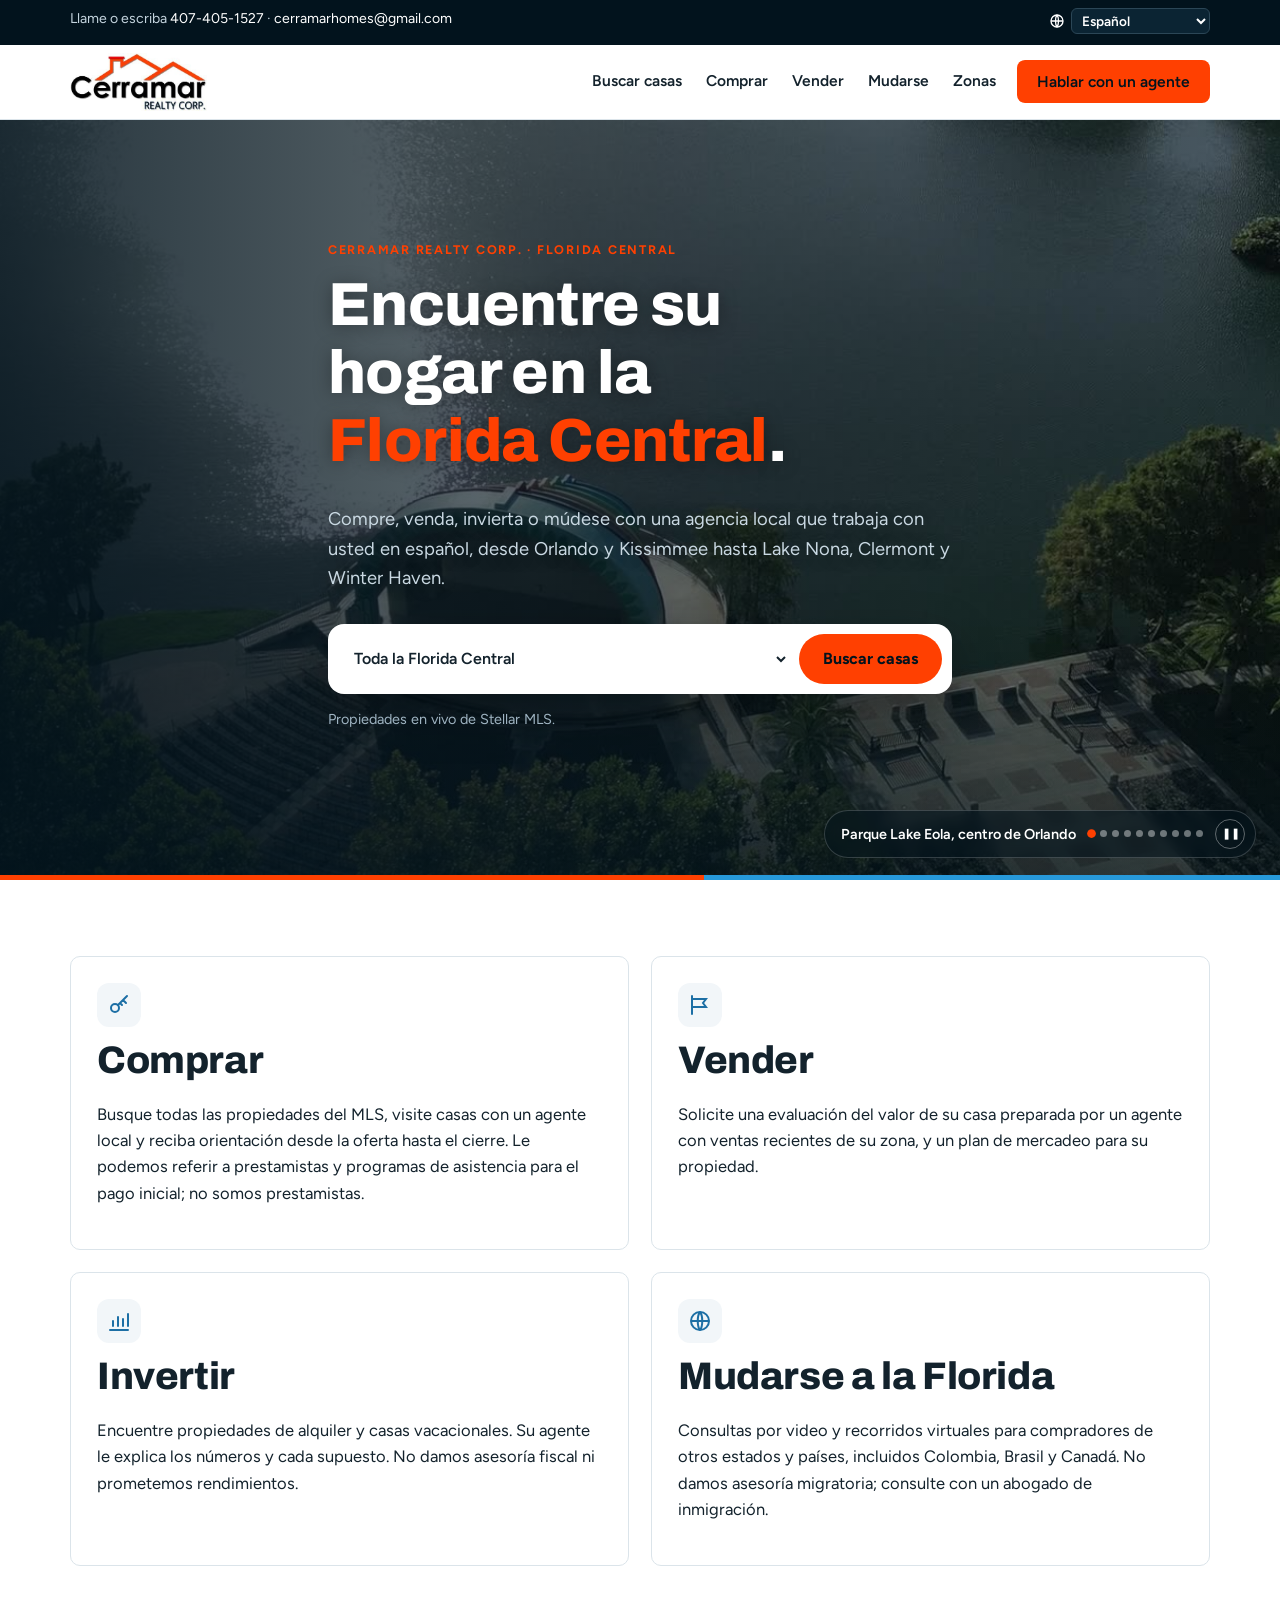
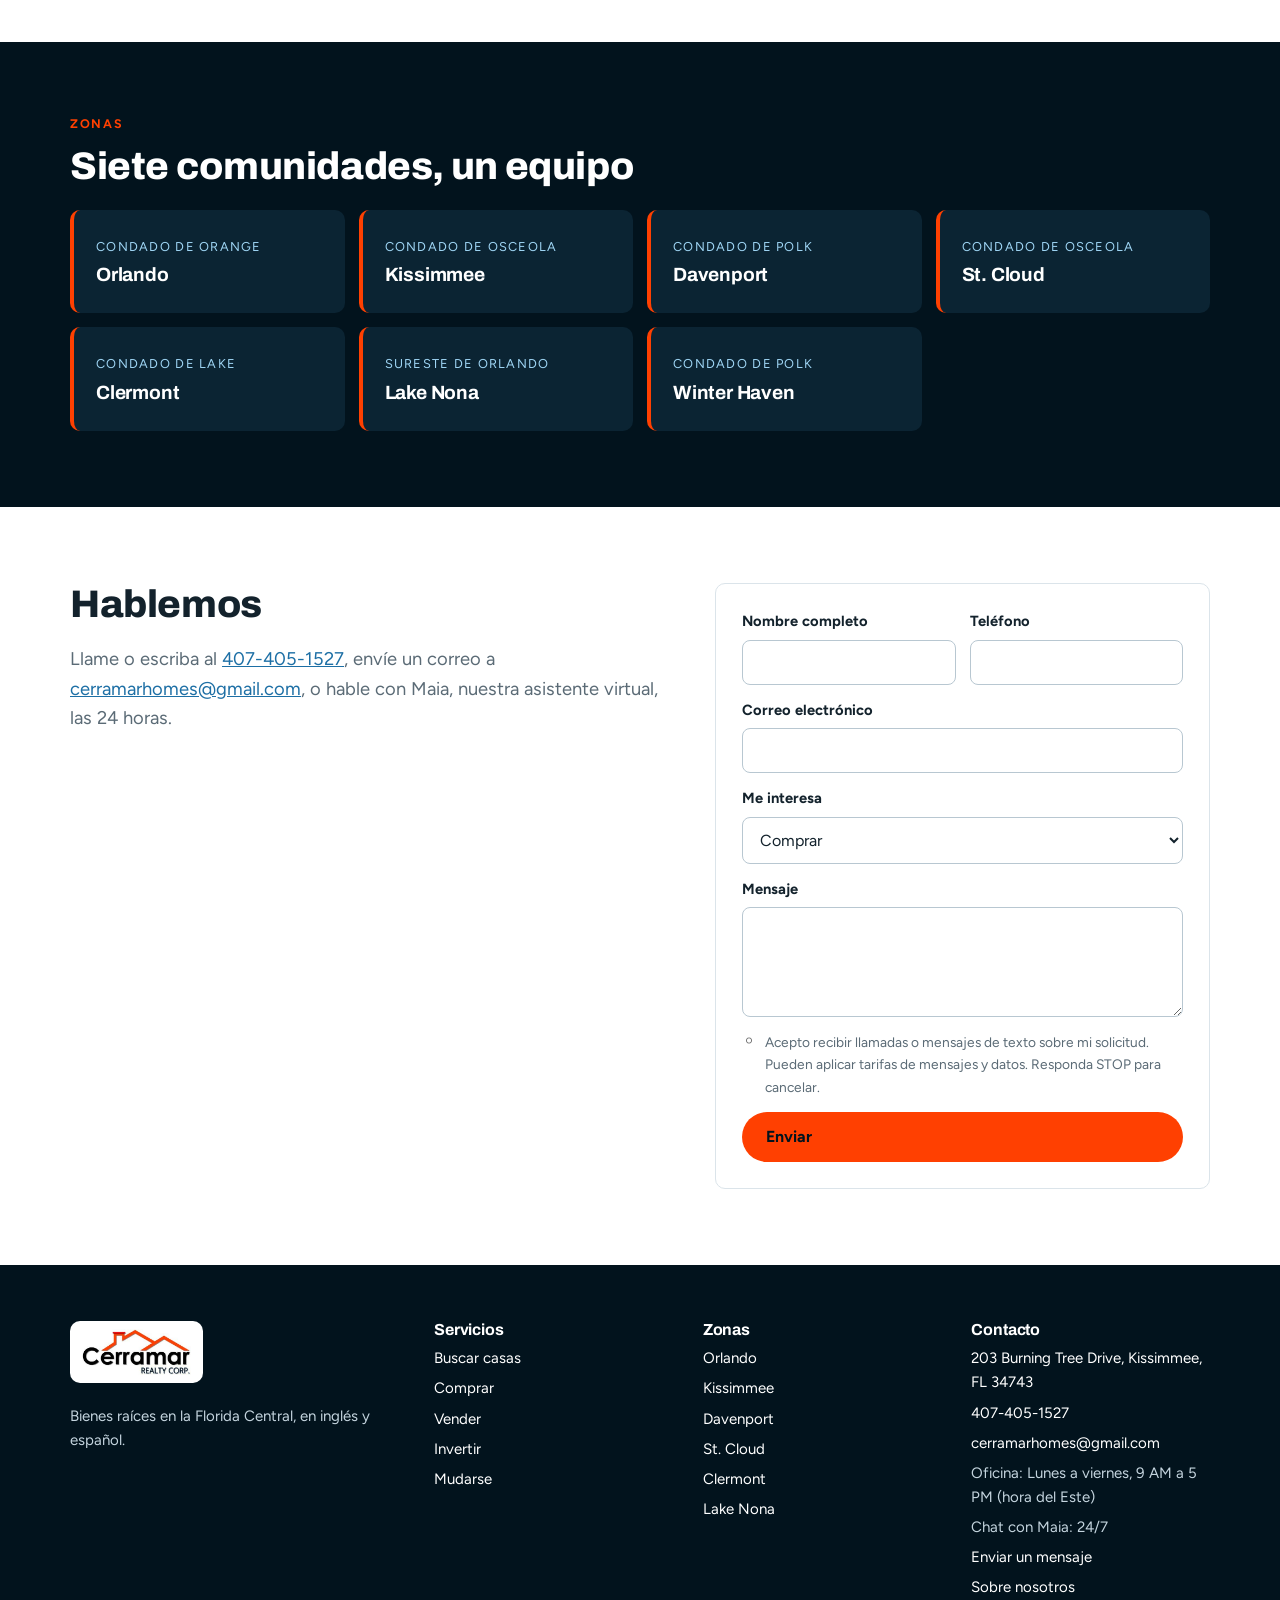
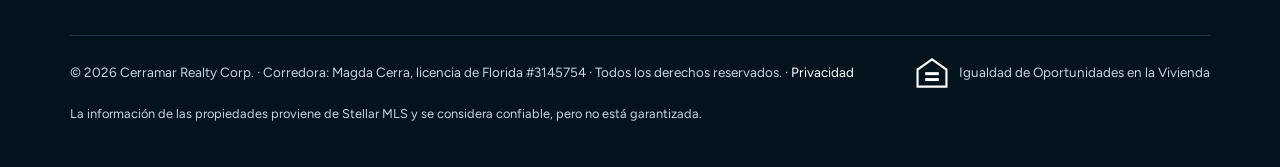
==== es/index.html @ a6e15c84 "Homepage welcome slideshow of Central Florida scenes Co-Authored-By: Claude Opus 5.5 <noreply@anthro" ====
<!doctype html>
<html lang="es">
<head>
<meta charset="utf-8">
<meta name="viewport" content="width=device-width, initial-scale=1, viewport-fit=cover">
<title>Cerramar Realty Corp. | Bienes raíces en la Florida Central</title>
<meta name="description" content="Compre, venda, invierta o múdese a la Florida Central con Cerramar Realty Corp., en español.">
<link rel="alternate" hreflang="en" href="https://cerramarhomes.com/">
<link rel="alternate" hreflang="es" href="https://cerramarhomes.com/es/">
<link rel="preconnect" href="https://fonts.googleapis.com"><link rel="preconnect" href="https://fonts.gstatic.com" crossorigin><link rel="stylesheet" href="https://fonts.googleapis.com/css2?family=Archivo:wght@600;700;800&family=Figtree:wght@400;600;700&display=swap">
<link rel="stylesheet" href="../assets/styles.css?v=3c418a77">
<link rel="icon" href="../assets/favicon.svg" type="image/svg+xml">
<script type="application/ld+json">{"@context":"https://schema.org","@type":"RealEstateAgent","name":"Cerramar Realty Corp.","url":"https://cerramarhomes.com/","logo":"https://cerramarhomes.com/assets/logo.jpg","image":"https://cerramarhomes.com/assets/magda.jpg","telephone":"+1-407-405-1527","email":"cerramarhomes@gmail.com","address":{"@type":"PostalAddress","streetAddress":"203 Burning Tree Drive","addressLocality":"Kissimmee","addressRegion":"FL","postalCode":"34743","addressCountry":"US"},"openingHoursSpecification":[{"@type":"OpeningHoursSpecification","dayOfWeek":["Monday","Tuesday","Wednesday","Thursday","Friday"],"opens":"09:00","closes":"17:00"}],"areaServed":"Central Florida","knowsLanguage":["en","es"]}</script>
</head>
<body>
<div class="topbar"><div class="wrap">
  <span>Llame o escriba <a href="tel:+14074051527">407-405-1527</a> · <a href="mailto:cerramarhomes@gmail.com">cerramarhomes@gmail.com</a></span>
  <span class="lang"><label class="lang-pick"><svg viewBox="0 0 24 24" fill="none" stroke="currentColor" stroke-width="2" aria-hidden="true"><circle cx="12" cy="12" r="9"/><path d="M3 12h18M12 3c3 3.5 3 14.5 0 18M12 3c-3 3.5-3 14.5 0 18"/></svg><span class="sr-only">Idioma</span><select id="lang-select" data-current="es" aria-label="Idioma"><option value="en">English</option><option value="es">Español</option></select></label></span>
</div></div>
<header class="site"><div class="wrap">
  <a class="logo" href="../es/index.html" aria-label="Cerramar Realty Corp. home"><img class="logo-img" src="../assets/logo.jpg?v=8504368f" alt="Cerramar Realty Corp." width="520" height="220"></a>
  <button class="menu-btn" type="button" aria-expanded="false" aria-controls="mainnav">Menu</button>
  <nav class="main" id="mainnav" aria-label="Main"><a href="../search.html">Buscar casas</a><a href="#comprar">Comprar</a><a href="#vender">Vender</a><a href="#reubicarse">Mudarse</a><a href="../areas.html">Zonas</a><a class="btn btn-orange" href="../contact.html">Hablar con un agente</a></nav>
</div></header>
<main>
<section class="hero hero-video"><div class="hero-media" data-root="../assets/video/" data-clips='[{"f":"lake-eola","c":"Parque Lake Eola, centro de Orlando"},{"f":"beach","c":"Playas de la costa del Golfo"},{"f":"springs","c":"Kayak en Silver Springs"},{"f":"neighborhood","c":"Vecindarios de la Florida Central"},{"f":"downtown-park","c":"El horizonte de Orlando"},{"f":"manatees","c":"Manatíes en los manantiales"},{"f":"shopping","c":"Compras en los outlets de Orlando"},{"f":"trail","c":"Senderos y parques"},{"f":"homes","c":"Comunidades de casas nuevas"},{"f":"lake-homes","c":"Vida frente al lago"}]' data-pause="Pausar video" data-play="Reproducir video" aria-hidden="false"><video class="hv on" muted loop playsinline preload="auto" poster="../assets/video/lake-eola.jpg" aria-hidden="true"></video><video class="hv" muted loop playsinline preload="none" aria-hidden="true"></video><div class="hero-shade"></div><div class="hero-caption"><span class="hc-text">Parque Lake Eola, centro de Orlando</span><span class="hero-dots" aria-hidden="true"></span><button class="hero-pause" type="button" aria-label="Pausar video">❚❚</button></div></div><div class="wrap">
<span class="eyebrow">Cerramar Realty Corp. · Florida Central</span>
<h1>Encuentre su hogar en la <em>Florida Central</em>.</h1>
<p class="lead">Compre, venda, invierta o múdese con una agencia local que trabaja con usted en español, desde Orlando y Kissimmee hasta Lake Nona, Clermont y Winter Haven.</p>
<form class="hero-search" role="search"><label class="hp" for="hs-area-es">Zona</label>
<select id="hs-area-es" name="area" aria-label="Elija una zona"><option value="">Toda la Florida Central</option><option>Orlando</option><option>Kissimmee</option><option>Davenport</option><option>St. Cloud</option><option>Clermont</option><option>Lake Nona</option><option>Winter Haven</option></select>
<button class="btn btn-orange" type="submit">Buscar casas</button></form>
<p class="hero-note">Propiedades en vivo de Stellar MLS.</p>
</div></section>
<section><div class="wrap grid g2">
<div class="card" id="comprar"><span class="icon"><svg viewBox="0 0 24 24" fill="none" stroke="currentColor" stroke-width="2" stroke-linecap="round"><circle cx="8" cy="15" r="4"/><path d="m11 12 9-9m-4 4 3 3m-6 0 2 2"/></svg></span><h2 style="margin-top:12px">Comprar</h2><p>Busque todas las propiedades del MLS, visite casas con un agente local y reciba orientación desde la oferta hasta el cierre. Le podemos referir a prestamistas y programas de asistencia para el pago inicial; no somos prestamistas.</p></div>
<div class="card" id="vender"><span class="icon"><svg viewBox="0 0 24 24" fill="none" stroke="currentColor" stroke-width="2" stroke-linecap="round"><path d="M4 21V3m0 3h14l-3 4 3 4H4"/></svg></span><h2 style="margin-top:12px">Vender</h2><p>Solicite una evaluación del valor de su casa preparada por un agente con ventas recientes de su zona, y un plan de mercadeo para su propiedad.</p></div>
<div class="card" id="invertir"><span class="icon"><svg viewBox="0 0 24 24" fill="none" stroke="currentColor" stroke-width="2" stroke-linecap="round"><path d="M3 21h18M6 17v-5m5 5V8m5 9v-7m5 7V5"/></svg></span><h2 style="margin-top:12px">Invertir</h2><p>Encuentre propiedades de alquiler y casas vacacionales. Su agente le explica los números y cada supuesto. No damos asesoría fiscal ni prometemos rendimientos.</p></div>
<div class="card" id="reubicarse"><span class="icon"><svg viewBox="0 0 24 24" fill="none" stroke="currentColor" stroke-width="2"><circle cx="12" cy="12" r="9"/><path d="M3 12h18M12 3c3 3.5 3 14.5 0 18M12 3c-3 3.5-3 14.5 0 18"/></svg></span><h2 style="margin-top:12px">Mudarse a la Florida</h2><p>Consultas por video y recorridos virtuales para compradores de otros estados y países, incluidos Colombia, Brasil y Canadá. No damos asesoría migratoria; consulte con un abogado de inmigración.</p></div>
</div></section>
<section class="on-dark"><div class="wrap"><span class="eyebrow">Zonas</span><h2>Siete comunidades, un equipo</h2>
<div class="areas" style="margin-top:22px"><a class="area" href="../areas.html#orlando"><span class="county">Condado de Orange</span><h3>Orlando</h3></a><a class="area" href="../areas.html#kissimmee"><span class="county">Condado de Osceola</span><h3>Kissimmee</h3></a><a class="area" href="../areas.html#davenport"><span class="county">Condado de Polk</span><h3>Davenport</h3></a><a class="area" href="../areas.html#st-cloud"><span class="county">Condado de Osceola</span><h3>St. Cloud</h3></a><a class="area" href="../areas.html#clermont"><span class="county">Condado de Lake</span><h3>Clermont</h3></a><a class="area" href="../areas.html#lake-nona"><span class="county">Sureste de Orlando</span><h3>Lake Nona</h3></a><a class="area" href="../areas.html#winter-haven"><span class="county">Condado de Polk</span><h3>Winter Haven</h3></a></div></div></section>
<section><div class="wrap split" style="align-items:start">
<div><h2>Hablemos</h2><p class="lead">Llame o escriba al <a href="tel:+14074051527">407-405-1527</a>, envíe un correo a <a href="mailto:cerramarhomes@gmail.com">cerramarhomes@gmail.com</a>, o hable con Maia, nuestra asistente virtual, las 24 horas.</p></div>
<div class="card"><form class="lead-form" novalidate><input type="hidden" name="form" value="Formulario en español">
<label class="hp" aria-hidden="true">Dejar vacío<input name="website" tabindex="-1" autocomplete="off"></label>
<div class="row2"><label>Nombre completo<input name="name" autocomplete="name" required></label><label>Teléfono<input name="phone" type="tel" autocomplete="tel"></label></div>
<label>Correo electrónico<input name="email" type="email" autocomplete="email"></label>
<label>Me interesa<select name="lead_type"><option value="buyer">Comprar</option><option value="seller">Vender</option><option value="investor">Invertir</option><option value="relocation">Mudarme a la Florida</option><option value="other">Otra cosa</option></select></label>
<label>Mensaje<textarea name="message"></textarea></label>
<label class="check"><input type="checkbox" name="consent" value="1"> Acepto recibir llamadas o mensajes de texto sobre mi solicitud. Pueden aplicar tarifas de mensajes y datos. Responda STOP para cancelar.</label>
<button class="btn btn-orange" type="submit">Enviar</button><p class="form-msg" role="status" hidden></p></form></div>
</div></section>
</main>
<footer class="site"><div class="wrap">
  <div class="foot-grid">
    <div>
      <a class="logo foot-logo" href="../index.html"><img class="logo-img" src="../assets/logo.jpg?v=8504368f" alt="Cerramar Realty Corp." width="520" height="220" loading="lazy"></a>
      <p style="margin-top:14px">Bienes raíces en la Florida Central, en inglés y español.</p>
    </div>
    <div><h3>Servicios</h3><ul>
      <li><a href="../search.html">Buscar casas</a></li><li><a href="../buy.html">Comprar</a></li>
      <li><a href="../sell.html">Vender</a></li><li><a href="../invest.html">Invertir</a></li>
      <li><a href="../relocate.html">Mudarse</a></li></ul></div>
    <div><h3>Zonas</h3><ul><li><a href="../areas.html#orlando">Orlando</a></li><li><a href="../areas.html#kissimmee">Kissimmee</a></li><li><a href="../areas.html#davenport">Davenport</a></li><li><a href="../areas.html#st-cloud">St. Cloud</a></li><li><a href="../areas.html#clermont">Clermont</a></li><li><a href="../areas.html#lake-nona">Lake Nona</a></li></ul></div>
    <div><h3>Contacto</h3><ul>
      <li><a href="https://www.google.com/maps/search/?api=1&query=203+Burning+Tree+Drive+Kissimmee+FL+34743" target="_blank" rel="noopener">203 Burning Tree Drive, Kissimmee, FL 34743</a></li>
      <li><a href="tel:+14074051527">407-405-1527</a></li><li><a href="mailto:cerramarhomes@gmail.com">cerramarhomes@gmail.com</a></li>
      <li>Oficina: Lunes a viernes, 9 AM a 5 PM (hora del Este)</li>
      <li class="ai-live" hidden>Chat con Maia: 24/7</li>
      <li class="ai-phone" hidden>Llamadas y textos: 24/7</li>
      <li><a href="../contact.html">Enviar un mensaje</a></li><li><a href="../about.html">Sobre nosotros</a></li></ul></div>
  </div>
  <div class="legal">
    <span>© <span data-year>2026</span> Cerramar Realty Corp. · Corredora: Magda Cerra, licencia de Florida #3145754 · Todos los derechos reservados. · <a href="../privacy.html">Privacidad</a></span>
    <span class="eho"><svg viewBox="0 0 40 40" aria-hidden="true"><path d="M20 4 3 16v20h34V16z" fill="none" stroke="#fff" stroke-width="2.5"/>
<rect x="12" y="19" width="16" height="3.5" fill="#fff"/><rect x="12" y="26" width="16" height="3.5" fill="#fff"/></svg>Igualdad de Oportunidades en la Vivienda</span>
  </div>
  <p style="font-size:.8rem;margin-top:14px;max-width:none">La información de las propiedades proviene de Stellar MLS y se considera confiable, pero no está garantizada.</p>
</div></footer>
<script src="../assets/config.js?v=56bec95e"></script>
<script src="../assets/site.js?v=dc6efa40" defer></script>
</body>
</html>
---- assets/styles.css ----
/* Cerramar Realty Corp. — brand colors carried over from the original cerramarhomes.com
   navy #02131D, sky blue #2799DA, link blue #337AB7, orange #FF4001 (from the Cerramar logo) */
:root {
  --navy: #02131d;
  --navy-2: #0b2433;
  --blue: #2799da;
  --blue-deep: #1d6fa5;
  --orange: #ff4001;
  --orange-ink: #c43100;
  --ink: #13222c;
  --muted: #5b6b76;
  --line: #dbe4ea;
  --paper: #ffffff;
  --mist: #f2f6f9;
  --display: "Archivo", "Helvetica Neue", Arial, sans-serif;
  --body: "Figtree", "Helvetica Neue", Arial, sans-serif;
  --radius: 10px;
  color-scheme: light;
}
* { box-sizing: border-box; }
html { scroll-behavior: smooth; }
body { margin: 0; background: var(--paper); color: var(--ink); font: 16.5px/1.6 var(--body); }
img { max-width: 100%; display: block; }
a { color: var(--blue-deep); }
a:hover { color: var(--navy); }
:focus-visible { outline: 3px solid var(--orange); outline-offset: 2px; }
h1, h2, h3 { font-family: var(--display); line-height: 1.12; margin: 0 0 .5em; text-wrap: balance; letter-spacing: -.01em; }
h1 { font-size: clamp(2.2rem, 5.2vw, 3.8rem); font-weight: 800; }
h2 { font-size: clamp(1.6rem, 3.2vw, 2.4rem); font-weight: 800; }
h3 { font-size: 1.2rem; font-weight: 700; }
p { margin: 0 0 1em; max-width: 66ch; }
.wrap { max-width: 1180px; margin: 0 auto; padding-left: max(20px, env(safe-area-inset-left, 0px)); padding-right: max(20px, env(safe-area-inset-right, 0px)); }
.eyebrow { font: 700 .78rem/1 var(--body); letter-spacing: .14em; text-transform: uppercase; color: var(--orange-ink); margin-bottom: 14px; display: block; }
.on-dark .eyebrow { color: var(--orange); }
.lead { font-size: 1.15rem; color: var(--muted); }
.on-dark .lead { color: #c4d4de; }
section { padding-block: 76px; }
.mist { background: var(--mist); }
.on-dark { background: var(--navy); color: #fff; }
.on-dark a { color: #9fd6f5; }

/* buttons */
.btn { display: inline-flex; align-items: center; gap: 8px; font: 700 1rem/1 var(--body); padding: 15px 22px; border-radius: 999px; text-decoration: none; border: 2px solid transparent; cursor: pointer; transition: transform .15s, background .15s; }
.btn:hover { transform: translateY(-1px); }
.btn-orange { background: var(--orange); color: var(--navy); }
.btn-orange:hover { background: #ff6a33; color: var(--navy); }
.btn-blue { background: var(--blue); color: #fff; }
.btn-blue:hover { background: var(--blue-deep); color: #fff; }
.btn-ghost { border-color: currentColor; color: inherit; background: transparent; }
.btns { display: flex; flex-wrap: wrap; gap: 12px; }

/* header */
.topbar { background: var(--navy); color: #c4d4de; font-size: .88rem; }
.topbar .wrap { display: flex; gap: 18px; flex-wrap: wrap; justify-content: space-between; padding-block: 8px; }
.topbar a { color: #fff; text-decoration: none; }
.topbar .lang a { font-weight: 700; color: var(--orange); }
header.site { position: sticky; top: env(safe-area-inset-top, 0px); z-index: 50; background: rgba(255,255,255,.97); border-bottom: 1px solid var(--line); backdrop-filter: blur(6px); }
body::before { content: ""; position: fixed; inset: 0 0 auto; height: env(safe-area-inset-top, 0px); z-index: 60; background: #fff; }
header.site .wrap { display: flex; align-items: center; gap: 24px; min-height: 74px; }
.logo { display: flex; align-items: center; gap: 10px; text-decoration: none; color: var(--navy); margin-right: auto; }
.logo-mark { width: 40px; height: 40px; flex: none; }
.logo b { font: 800 1.15rem/1 var(--display); letter-spacing: .02em; display: block; }
.logo small { font: 600 .66rem/1 var(--body); letter-spacing: .26em; color: var(--blue-deep); }
nav.main { display: flex; gap: 2px; align-items: center; }
nav.main a { text-decoration: none; color: var(--ink); font-weight: 600; padding: 10px 11px; border-radius: 8px; font-size: .97rem; }
nav.main a:hover, nav.main a[aria-current="page"] { color: var(--blue-deep); background: var(--mist); }
nav.main .btn { margin-left: 8px; padding: 12px 18px; color: var(--navy); }
.menu-btn { display: none; background: none; border: 1px solid var(--line); border-radius: 8px; padding: 9px 12px; font: 700 .95rem var(--body); color: var(--navy); cursor: pointer; }
@media (max-width: 1020px) {
  .menu-btn { display: block; }
  nav.main { display: none; position: absolute; left: 0; right: 0; top: 100%; flex-direction: column; align-items: stretch; background: #fff; border-bottom: 1px solid var(--line); padding: 10px max(20px, env(safe-area-inset-right, 0px)) 18px max(20px, env(safe-area-inset-left, 0px)); }
  nav.main.open { display: flex; }
  nav.main .btn { margin: 8px 0 0; justify-content: center; }
}

/* hero with the original site's orange/blue slashes */
.hero { position: relative; overflow: hidden; background: var(--navy); color: #fff; padding-block: 92px 84px; }
.hero::before, .hero::after { content: ""; position: absolute; top: -20%; height: 140%; transform: skewX(-24deg); pointer-events: none; }
.hero::before { right: 6%; width: 190px; background: linear-gradient(180deg, var(--orange), #d93600); opacity: .95; }
.hero::after { right: -6%; width: 260px; background: linear-gradient(180deg, var(--blue), #1758a6); }
.hero .wrap { position: relative; z-index: 1; }
.hero h1 { max-width: 15ch; }
.hero h1 em { font-style: normal; color: var(--orange); }
.hero .lead { max-width: 52ch; }
.hero-search { margin-top: 30px; display: flex; flex-wrap: wrap; gap: 10px; background: #fff; border-radius: 16px; padding: 10px; max-width: 720px; box-shadow: 0 18px 50px rgba(0,0,0,.3); }
.hero-search select { flex: 1 1 180px; min-width: 0; border: 0; font: 600 1rem var(--body); color: var(--ink); padding: 12px; background: transparent; }
.hero-search .btn { flex: 0 0 auto; }
.hero-note { margin-top: 14px; font-size: .9rem; color: #9fb4c2; }
@media (max-width: 720px) { .hero::before { right: -30px; width: 90px; opacity: .55 } .hero::after { right: -120px; width: 150px; opacity: .6 } }
.page-hero { background: var(--navy); color: #fff; padding-block: 64px 54px; position: relative; overflow: hidden; }
.page-hero::after { content: ""; position: absolute; right: -40px; top: -30%; height: 160%; width: 120px; background: var(--orange); transform: skewX(-24deg); box-shadow: 80px 0 0 var(--blue); }
.page-hero .wrap { position: relative; z-index: 1; }
.page-hero h1 { max-width: 18ch; font-size: clamp(2rem, 4.4vw, 3.1rem); }
@media (max-width: 720px) { .page-hero::after { opacity: .35 } }

/* grids and cards */
.grid { display: grid; gap: 22px; }
.g2 { grid-template-columns: repeat(auto-fit, minmax(min(100%, 420px), 1fr)); }
.g3 { grid-template-columns: repeat(auto-fit, minmax(min(100%, 280px), 1fr)); }
.g4 { grid-template-columns: repeat(auto-fit, minmax(min(100%, 230px), 1fr)); }
.card { background: #fff; border: 1px solid var(--line); border-radius: var(--radius); padding: 26px; min-width: 0; }
.path { display: flex; flex-direction: column; gap: 8px; text-decoration: none; color: var(--ink); border-top: 4px solid var(--blue); transition: border-color .15s, transform .15s; }
.path:hover { border-top-color: var(--orange); transform: translateY(-2px); color: var(--ink); }
.path .go { margin-top: auto; font-weight: 700; color: var(--blue-deep); }
.icon { width: 44px; height: 44px; border-radius: 12px; display: grid; place-items: center; background: var(--mist); color: var(--blue-deep); }
.icon svg { width: 24px; height: 24px; }

/* areas */
.areas { display: grid; gap: 14px; grid-template-columns: repeat(auto-fit, minmax(min(100%, 250px), 1fr)); }
.area { padding: 22px; border-radius: var(--radius); background: var(--navy-2); color: #fff; text-decoration: none; border-left: 4px solid var(--orange); }
.area:hover { background: #10324a; color: #fff; }
.area .county { font-size: .8rem; letter-spacing: .1em; text-transform: uppercase; color: #9fd6f5; }
.area h3 { margin: 6px 0; color: #fff; }
.area p { font-size: .94rem; color: #c4d4de; margin: 0; }
.area-detail { border-left: 4px solid var(--orange); padding-left: 22px; scroll-margin-top: 100px; }
.area-detail .county { font-size: .8rem; letter-spacing: .1em; text-transform: uppercase; color: var(--blue-deep); font-weight: 700; }
.facts { margin: 0; padding-left: 20px; }
.facts li { margin-bottom: 4px; }

/* steps (real sequences only) */
.steps { counter-reset: s; display: grid; gap: 14px; padding: 0; margin: 0; list-style: none; }
.steps li { counter-increment: s; display: grid; grid-template-columns: 52px 1fr; gap: 16px; align-items: start; background: #fff; border: 1px solid var(--line); border-radius: var(--radius); padding: 20px; }
.steps li::before { content: counter(s); width: 44px; height: 44px; border-radius: 50%; display: grid; place-items: center; background: var(--navy); color: var(--orange); font: 800 1.1rem var(--display); }
.steps h3 { margin: 4px 0 4px; }
.steps p { margin: 0; color: var(--muted); }

/* split, agent */
.split { display: grid; gap: 40px; grid-template-columns: 1.1fr .9fr; align-items: center; }
@media (max-width: 860px) { .split { grid-template-columns: 1fr; } }
.agent { display: flex; gap: 22px; align-items: center; flex-wrap: wrap; }
.avatar { width: 112px; height: 112px; border-radius: 50%; background: linear-gradient(135deg, var(--blue), var(--navy)); color: #fff; display: grid; place-items: center; font: 800 2.4rem var(--display); flex: none; border: 4px solid var(--orange); }
.contact-lines { list-style: none; padding: 0; margin: 0; display: grid; gap: 8px; }
.contact-lines a { font-weight: 700; }
.pill { display: inline-block; font-size: .78rem; font-weight: 700; padding: 4px 10px; border-radius: 999px; background: var(--mist); color: var(--blue-deep); margin: 0 6px 6px 0; }
.on-dark .pill { background: rgba(255,255,255,.1); color: #fff; }

/* forms */
form.lead-form { display: grid; gap: 14px; }
.row2 { display: grid; gap: 14px; grid-template-columns: repeat(auto-fit, minmax(min(100%, 210px), 1fr)); }
label { display: grid; gap: 6px; font-weight: 700; font-size: .92rem; }
input, select, textarea { font: 400 1rem var(--body); padding: 12px 13px; border: 1px solid #b8c7d1; border-radius: 8px; background: #fff; color: var(--ink); width: 100%; min-width: 0; }
textarea { min-height: 110px; resize: vertical; }
.check { display: flex; gap: 10px; align-items: flex-start; font-weight: 400; font-size: .86rem; color: var(--muted); }
.check input { width: auto; margin-top: 3px; }
.hp { position: absolute; left: -9999px; }
.form-msg { padding: 12px 14px; border-radius: 8px; font-weight: 600; }
.form-msg.ok { background: #e6f6ee; color: #0b6b43; }
.form-msg.err { background: #fff2dd; color: #8a4f00; }

/* MLS search frame */
.search-frame { width: 100%; height: min(1100px, 85vh); border: 1px solid var(--line); border-radius: var(--radius); background: var(--mist); }
.frame-fallback { padding: 30px; border: 1px dashed #b8c7d1; border-radius: var(--radius); text-align: center; }

/* calculator */
.calc output { font: 800 1.6rem var(--display); color: var(--navy); }
.calc dl { display: grid; grid-template-columns: 1fr auto; gap: 8px 16px; margin: 0; font-variant-numeric: tabular-nums; }
.calc dt { color: var(--muted); }
.calc dd { margin: 0; font-weight: 700; text-align: right; }

/* notice + footer */
.note { font-size: .9rem; color: var(--muted); border-left: 3px solid var(--orange); padding-left: 12px; }
footer.site { background: var(--navy); color: #c4d4de; padding-block: 56px 30px; font-size: .94rem; }
footer.site a { color: #fff; text-decoration: none; }
footer.site a:hover { color: var(--orange); }
.foot-grid { display: grid; gap: 30px; grid-template-columns: 1.4fr repeat(3, 1fr); }
@media (max-width: 860px) { .foot-grid { grid-template-columns: 1fr 1fr; } }
@media (max-width: 520px) { .foot-grid { grid-template-columns: 1fr; } }
footer.site h3 { color: #fff; font-size: 1rem; }
footer.site ul { list-style: none; padding: 0; margin: 0; display: grid; gap: 6px; }
.legal { border-top: 1px solid #1d3a4c; margin-top: 36px; padding-top: 20px; display: flex; gap: 18px; flex-wrap: wrap; align-items: center; justify-content: space-between; font-size: .84rem; }
.eho { display: flex; align-items: center; gap: 10px; }
.eho svg { width: 34px; height: 34px; }
@media (prefers-reduced-motion: reduce) { * { transition: none !important; scroll-behavior: auto !important; } }
.hero .lead, .page-hero .lead { color: #c9d8e2; }
.why { grid-template-columns: repeat(auto-fit, minmax(min(100%, 240px), 1fr)); }
/* real logo + headshot */
.logo-img { height: 58px; width: auto; display: block; }
.foot-logo { display: inline-block; background: #fff; border-radius: 10px; padding: 8px 12px; }
.foot-logo .logo-img { height: 46px; }
img.avatar { object-fit: cover; padding: 0; background: #fff; }
.map { width: 100%; height: 260px; border: 0; border-radius: 12px; margin-top: 20px; }
@media (max-width: 600px) { .logo-img { height: 42px; } }
/* language picker */
.lang-pick { display: inline-flex; align-items: center; gap: 6px; color: #fff; font-weight: 600; }
.lang-pick svg { width: 16px; height: 16px; flex: none; }
.lang-pick select { background: #0b2433; color: #fff; border: 1px solid #2b4656; border-radius: 6px; padding: 3px 6px; font: inherit; font-size: .85rem; max-width: 170px; }
.lang-note { font-size: .8rem; color: #9fb3c0; }
.sr-only { position: absolute; width: 1px; height: 1px; overflow: hidden; clip: rect(0 0 0 0); white-space: nowrap; }
.hero .eyebrow, .page-hero .eyebrow { color: var(--orange); }

/* ---- welcome slideshow behind the homepage headline ---- */
.hero-video { min-height: min(86vh, 760px); display: flex; align-items: center; padding-block: 110px 120px; }
.hero-video::before, .hero-video::after { display: none; }
.hero-media { position: absolute; inset: 0; z-index: 0; background: var(--navy); }
.hero-media .hv { position: absolute; inset: 0; width: 100%; height: 100%; object-fit: cover; opacity: 0; transition: opacity 1.2s ease; }
.hero-media .hv.on { opacity: 1; }
.hero-shade { position: absolute; inset: 0; background:
  linear-gradient(90deg, rgba(2,19,29,.86) 0%, rgba(2,19,29,.62) 45%, rgba(2,19,29,.18) 100%),
  linear-gradient(0deg, rgba(2,19,29,.55) 0%, rgba(2,19,29,0) 35%); }
.hero-video .wrap { z-index: 2; }
.hero-video h1, .hero-video .lead { text-shadow: 0 2px 18px rgba(0,0,0,.35); }
.hero-caption { position: absolute; z-index: 2; right: 24px; bottom: 22px; display: flex; align-items: center; gap: 12px;
  background: rgba(2,19,29,.55); backdrop-filter: blur(6px); border: 1px solid rgba(255,255,255,.18); color: #fff;
  border-radius: 999px; padding: 8px 10px 8px 16px; font: 600 .9rem var(--body); max-width: calc(100% - 48px); }
.hero-caption .hc-text { white-space: nowrap; overflow: hidden; text-overflow: ellipsis; transition: opacity .4s; }
.hero-dots { display: flex; gap: 5px; }
.hero-dots i { width: 7px; height: 7px; border-radius: 50%; background: rgba(255,255,255,.4); transition: background .3s, transform .3s; }
.hero-dots i.on { background: var(--orange); transform: scale(1.25); }
.hero-pause { width: 30px; height: 30px; border-radius: 50%; border: 1px solid rgba(255,255,255,.35); background: transparent; color: #fff;
  font-size: .7rem; cursor: pointer; flex: none; }
.hero-pause:hover, .hero-pause:focus-visible { background: rgba(255,255,255,.15); }
.hero-video::after { content: ""; display: block; position: absolute; left: 0; right: 0; bottom: 0; height: 5px; top: auto; transform: none;
  width: auto; background: linear-gradient(90deg, var(--orange) 0 55%, var(--blue) 55% 100%); z-index: 2; }
@media (max-width: 720px) {
  .hero-video { min-height: 0; padding-block: 72px 96px; }
  .hero-shade { background: linear-gradient(0deg, rgba(2,19,29,.9) 0%, rgba(2,19,29,.6) 60%, rgba(2,19,29,.45) 100%); }
  .hero-caption { left: 16px; right: 16px; bottom: 16px; justify-content: space-between; }
  .hero-dots { display: none; }
}
@media (prefers-reduced-motion: reduce) { .hero-media .hv { transition: none; } }
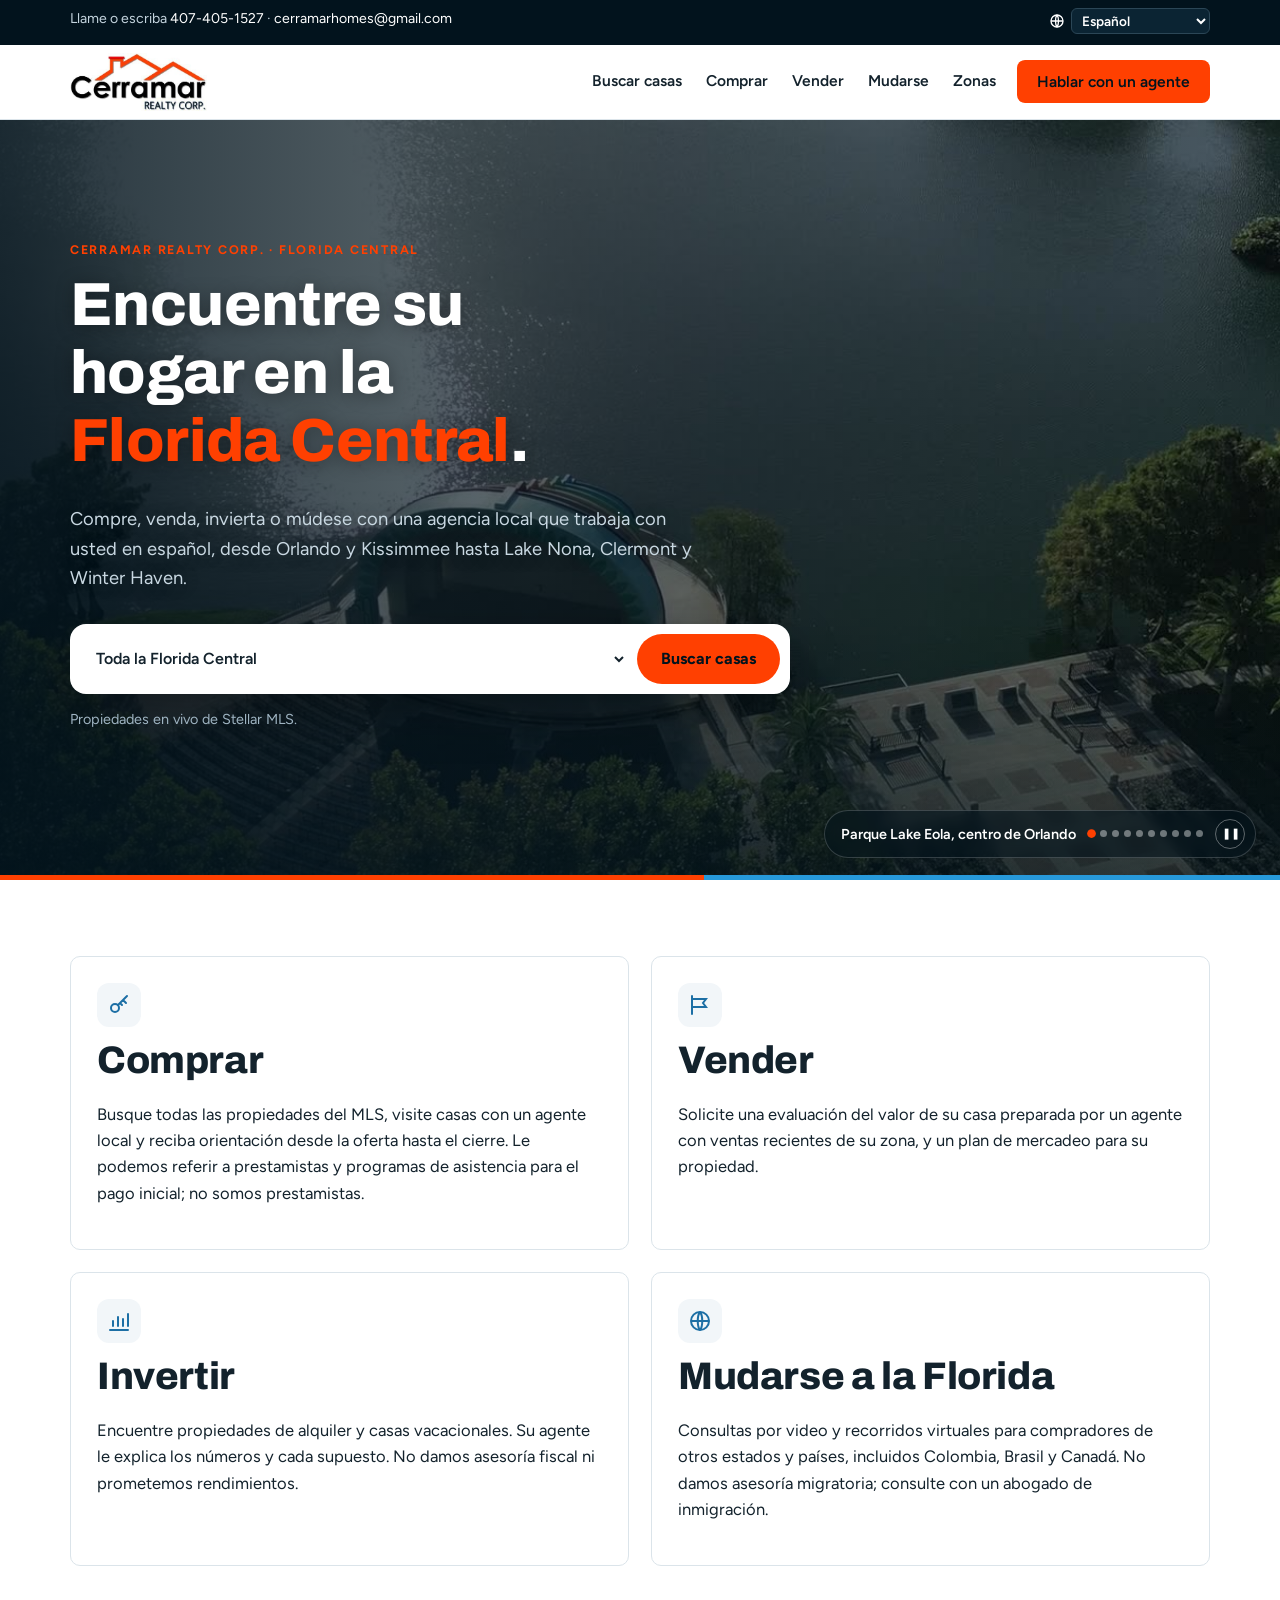
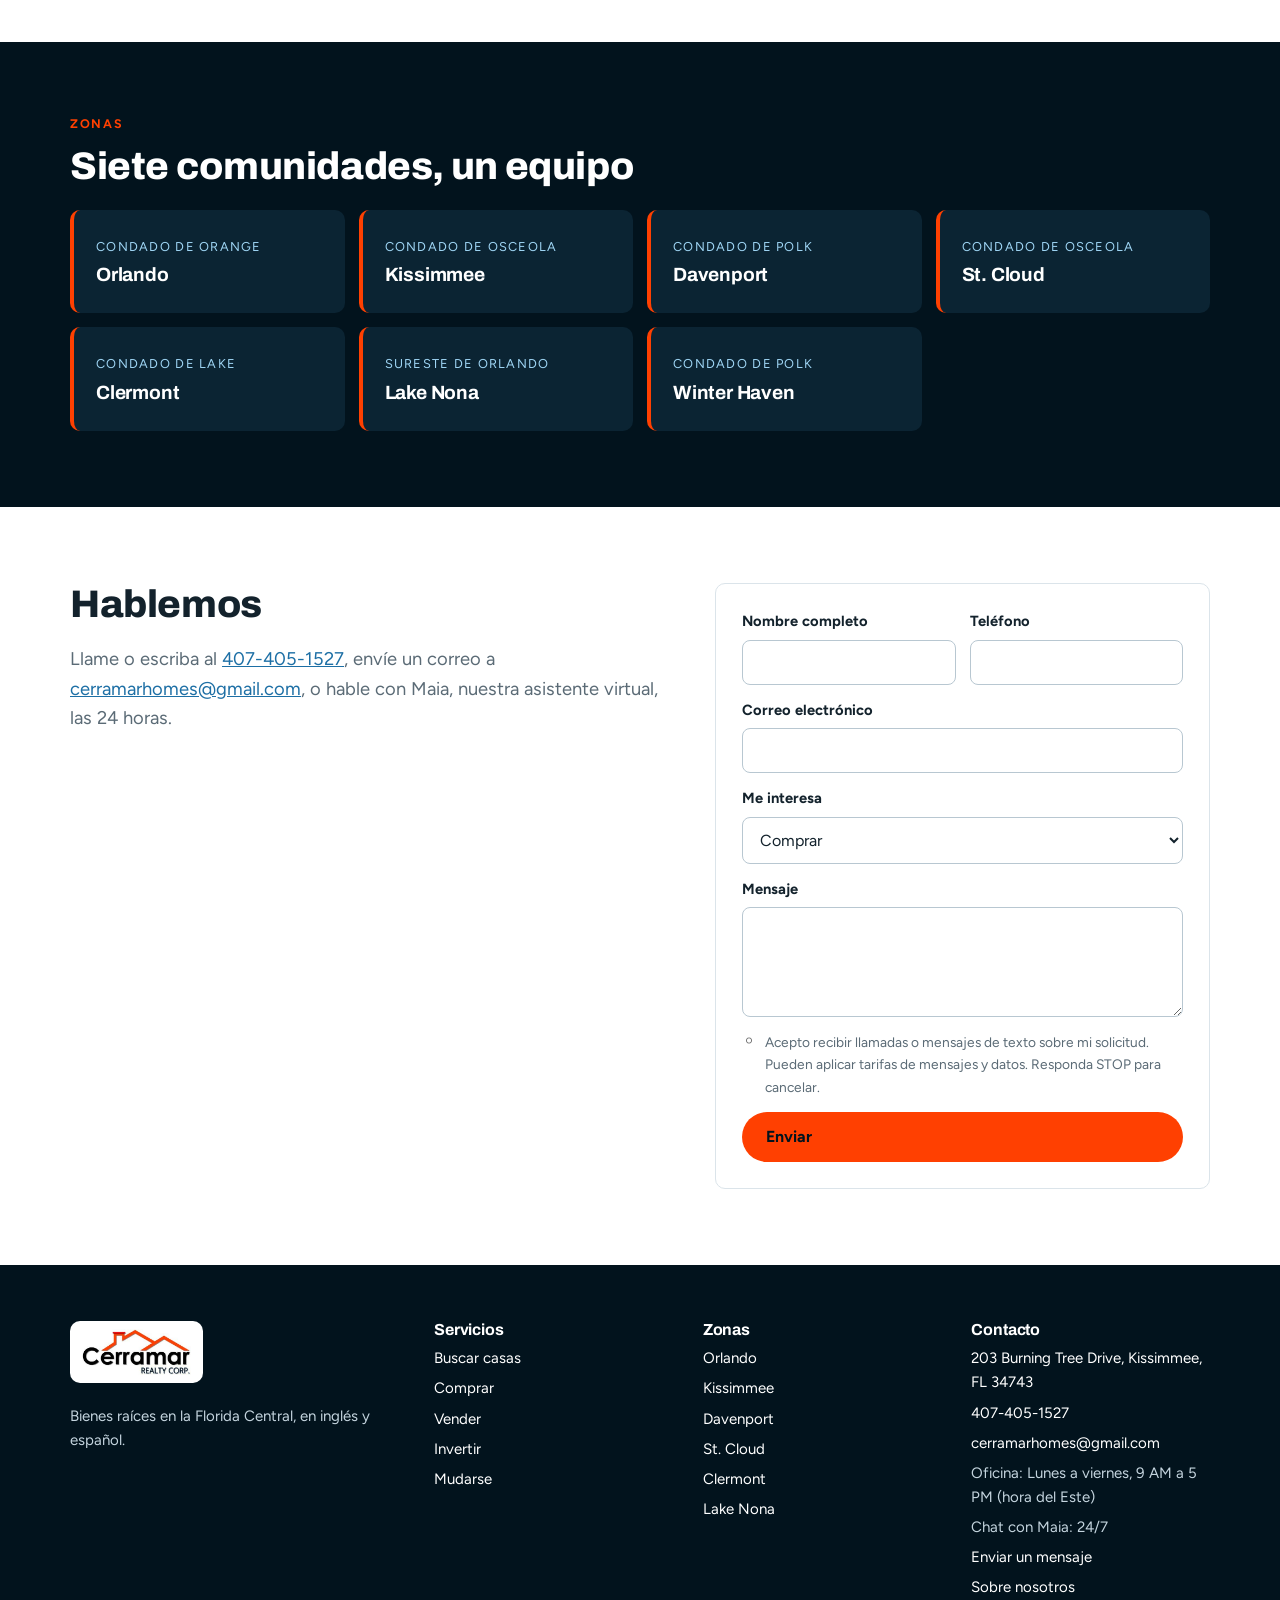
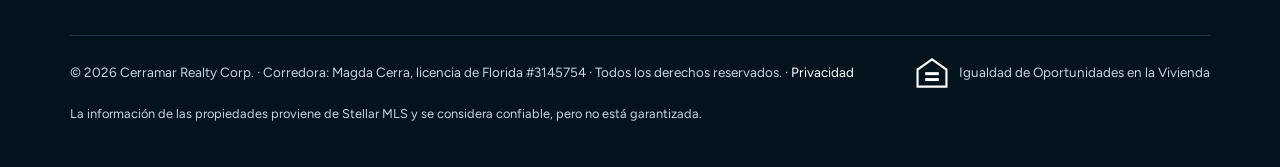
==== commit 17b08fb7: "Slideshow: left-aligned text, visible progress dots Co-Authored-By: Claude Opus 5.5 <noreply@anthrop" ====
--- a/es/index.html
+++ b/es/index.html
@@ -8,7 +8,7 @@
 <link rel="alternate" hreflang="en" href="https://cerramarhomes.com/">
 <link rel="alternate" hreflang="es" href="https://cerramarhomes.com/es/">
 <link rel="preconnect" href="https://fonts.googleapis.com"><link rel="preconnect" href="https://fonts.gstatic.com" crossorigin><link rel="stylesheet" href="https://fonts.googleapis.com/css2?family=Archivo:wght@600;700;800&family=Figtree:wght@400;600;700&display=swap">
-<link rel="stylesheet" href="../assets/styles.css?v=3c418a77">
+<link rel="stylesheet" href="../assets/styles.css?v=0416df46">
 <link rel="icon" href="../assets/favicon.svg" type="image/svg+xml">
 <script type="application/ld+json">{"@context":"https://schema.org","@type":"RealEstateAgent","name":"Cerramar Realty Corp.","url":"https://cerramarhomes.com/","logo":"https://cerramarhomes.com/assets/logo.jpg","image":"https://cerramarhomes.com/assets/magda.jpg","telephone":"+1-407-405-1527","email":"cerramarhomes@gmail.com","address":{"@type":"PostalAddress","streetAddress":"203 Burning Tree Drive","addressLocality":"Kissimmee","addressRegion":"FL","postalCode":"34743","addressCountry":"US"},"openingHoursSpecification":[{"@type":"OpeningHoursSpecification","dayOfWeek":["Monday","Tuesday","Wednesday","Thursday","Friday"],"opens":"09:00","closes":"17:00"}],"areaServed":"Central Florida","knowsLanguage":["en","es"]}</script>
 </head>
--- a/assets/styles.css
+++ b/assets/styles.css
@@ -197,14 +197,14 @@
 .hero-shade { position: absolute; inset: 0; background:
   linear-gradient(90deg, rgba(2,19,29,.86) 0%, rgba(2,19,29,.62) 45%, rgba(2,19,29,.18) 100%),
   linear-gradient(0deg, rgba(2,19,29,.55) 0%, rgba(2,19,29,0) 35%); }
-.hero-video .wrap { z-index: 2; }
+.hero-video .wrap { z-index: 2; width: 100%; }
 .hero-video h1, .hero-video .lead { text-shadow: 0 2px 18px rgba(0,0,0,.35); }
 .hero-caption { position: absolute; z-index: 2; right: 24px; bottom: 22px; display: flex; align-items: center; gap: 12px;
   background: rgba(2,19,29,.55); backdrop-filter: blur(6px); border: 1px solid rgba(255,255,255,.18); color: #fff;
   border-radius: 999px; padding: 8px 10px 8px 16px; font: 600 .9rem var(--body); max-width: calc(100% - 48px); }
 .hero-caption .hc-text { white-space: nowrap; overflow: hidden; text-overflow: ellipsis; transition: opacity .4s; }
 .hero-dots { display: flex; gap: 5px; }
-.hero-dots i { width: 7px; height: 7px; border-radius: 50%; background: rgba(255,255,255,.4); transition: background .3s, transform .3s; }
+.hero-dots i { display: block; width: 7px; height: 7px; border-radius: 50%; background: rgba(255,255,255,.4); transition: background .3s, transform .3s; }
 .hero-dots i.on { background: var(--orange); transform: scale(1.25); }
 .hero-pause { width: 30px; height: 30px; border-radius: 50%; border: 1px solid rgba(255,255,255,.35); background: transparent; color: #fff;
   font-size: .7rem; cursor: pointer; flex: none; }
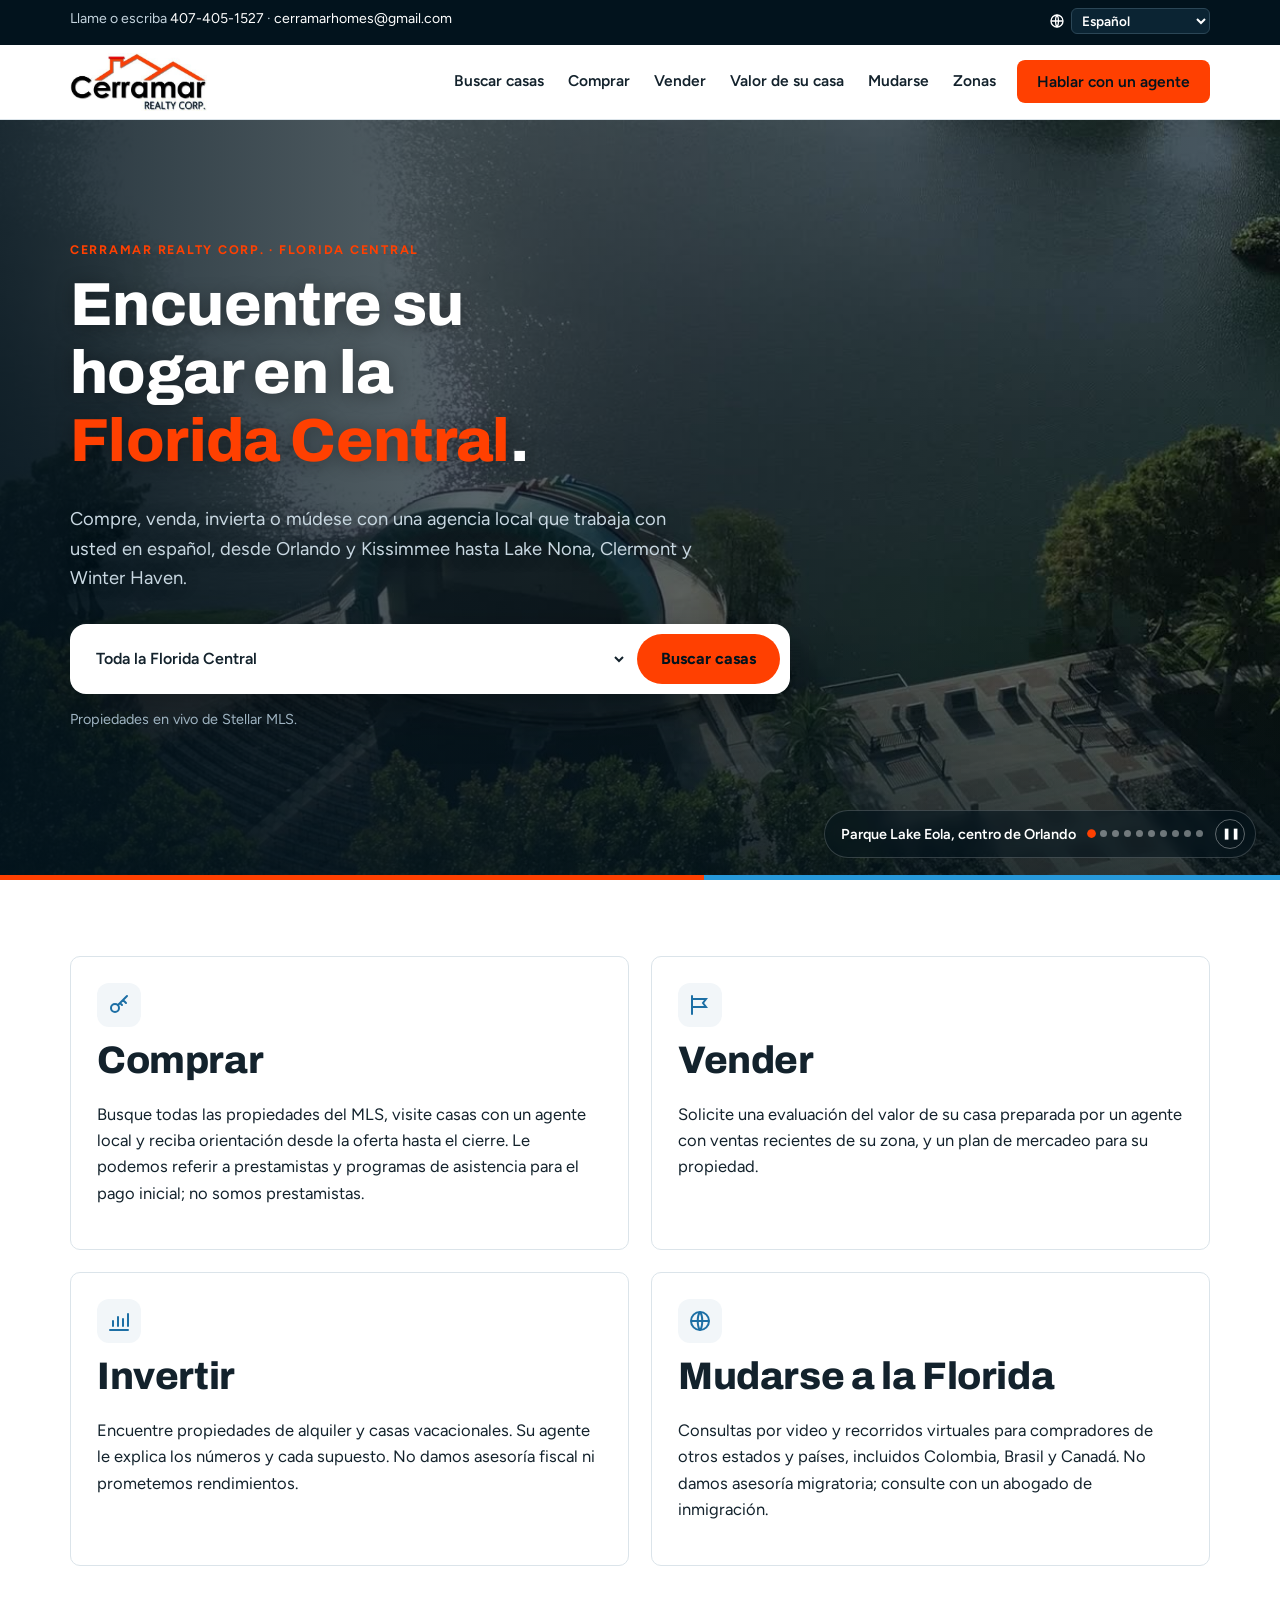
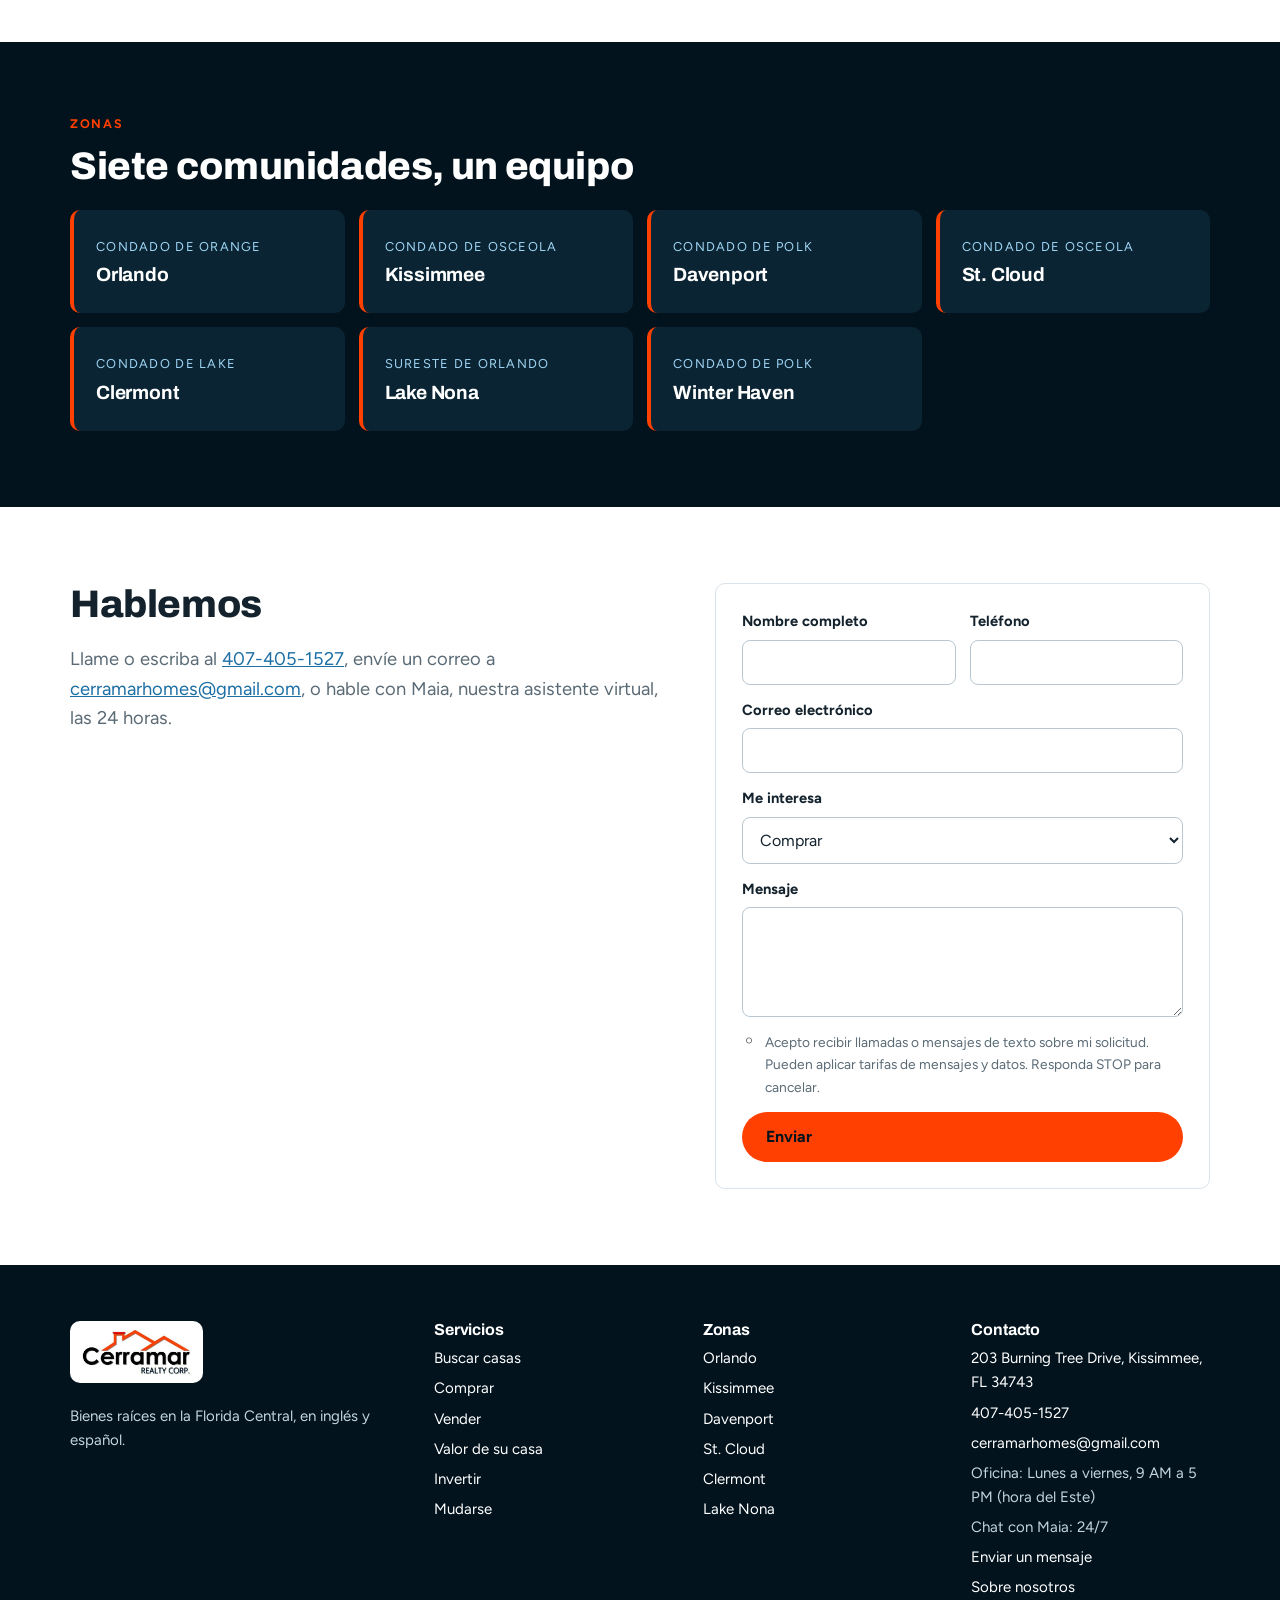
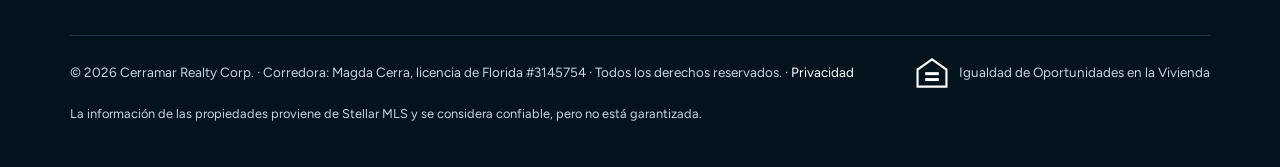
==== commit a7c1467a: "Home value calculator page (English and Spanish), linked from the menu, Sell page and footer Co-Auth" ====
--- a/es/index.html
+++ b/es/index.html
@@ -8,7 +8,7 @@
 <link rel="alternate" hreflang="en" href="https://cerramarhomes.com/">
 <link rel="alternate" hreflang="es" href="https://cerramarhomes.com/es/">
 <link rel="preconnect" href="https://fonts.googleapis.com"><link rel="preconnect" href="https://fonts.gstatic.com" crossorigin><link rel="stylesheet" href="https://fonts.googleapis.com/css2?family=Archivo:wght@600;700;800&family=Figtree:wght@400;600;700&display=swap">
-<link rel="stylesheet" href="../assets/styles.css?v=0416df46">
+<link rel="stylesheet" href="../assets/styles.css?v=9d14601d">
 <link rel="icon" href="../assets/favicon.svg" type="image/svg+xml">
 <script type="application/ld+json">{"@context":"https://schema.org","@type":"RealEstateAgent","name":"Cerramar Realty Corp.","url":"https://cerramarhomes.com/","logo":"https://cerramarhomes.com/assets/logo.jpg","image":"https://cerramarhomes.com/assets/magda.jpg","telephone":"+1-407-405-1527","email":"cerramarhomes@gmail.com","address":{"@type":"PostalAddress","streetAddress":"203 Burning Tree Drive","addressLocality":"Kissimmee","addressRegion":"FL","postalCode":"34743","addressCountry":"US"},"openingHoursSpecification":[{"@type":"OpeningHoursSpecification","dayOfWeek":["Monday","Tuesday","Wednesday","Thursday","Friday"],"opens":"09:00","closes":"17:00"}],"areaServed":"Central Florida","knowsLanguage":["en","es"]}</script>
 </head>
@@ -20,7 +20,7 @@
 <header class="site"><div class="wrap">
   <a class="logo" href="../es/index.html" aria-label="Cerramar Realty Corp. home"><img class="logo-img" src="../assets/logo.jpg?v=8504368f" alt="Cerramar Realty Corp." width="520" height="220"></a>
   <button class="menu-btn" type="button" aria-expanded="false" aria-controls="mainnav">Menu</button>
-  <nav class="main" id="mainnav" aria-label="Main"><a href="../search.html">Buscar casas</a><a href="#comprar">Comprar</a><a href="#vender">Vender</a><a href="#reubicarse">Mudarse</a><a href="../areas.html">Zonas</a><a class="btn btn-orange" href="../contact.html">Hablar con un agente</a></nav>
+  <nav class="main" id="mainnav" aria-label="Main"><a href="../search.html">Buscar casas</a><a href="#comprar">Comprar</a><a href="#vender">Vender</a><a href="../es/valor-de-casa.html">Valor de su casa</a><a href="#reubicarse">Mudarse</a><a href="../areas.html">Zonas</a><a class="btn btn-orange" href="../contact.html">Hablar con un agente</a></nav>
 </div></header>
 <main>
 <section class="hero hero-video"><div class="hero-media" data-root="../assets/video/" data-clips='[{"f":"lake-eola","c":"Parque Lake Eola, centro de Orlando"},{"f":"beach","c":"Playas de la costa del Golfo"},{"f":"springs","c":"Kayak en Silver Springs"},{"f":"neighborhood","c":"Vecindarios de la Florida Central"},{"f":"downtown-park","c":"El horizonte de Orlando"},{"f":"manatees","c":"Manatíes en los manantiales"},{"f":"shopping","c":"Compras en los outlets de Orlando"},{"f":"trail","c":"Senderos y parques"},{"f":"homes","c":"Comunidades de casas nuevas"},{"f":"lake-homes","c":"Vida frente al lago"}]' data-pause="Pausar video" data-play="Reproducir video" aria-hidden="false"><video class="hv on" muted loop playsinline preload="auto" poster="../assets/video/lake-eola.jpg" aria-hidden="true"></video><video class="hv" muted loop playsinline preload="none" aria-hidden="true"></video><div class="hero-shade"></div><div class="hero-caption"><span class="hc-text">Parque Lake Eola, centro de Orlando</span><span class="hero-dots" aria-hidden="true"></span><button class="hero-pause" type="button" aria-label="Pausar video">❚❚</button></div></div><div class="wrap">
@@ -60,7 +60,7 @@
     </div>
     <div><h3>Servicios</h3><ul>
       <li><a href="../search.html">Buscar casas</a></li><li><a href="../buy.html">Comprar</a></li>
-      <li><a href="../sell.html">Vender</a></li><li><a href="../invest.html">Invertir</a></li>
+      <li><a href="../sell.html">Vender</a></li><li><a href="../es/valor-de-casa.html">Valor de su casa</a></li><li><a href="../invest.html">Invertir</a></li>
       <li><a href="../relocate.html">Mudarse</a></li></ul></div>
     <div><h3>Zonas</h3><ul><li><a href="../areas.html#orlando">Orlando</a></li><li><a href="../areas.html#kissimmee">Kissimmee</a></li><li><a href="../areas.html#davenport">Davenport</a></li><li><a href="../areas.html#st-cloud">St. Cloud</a></li><li><a href="../areas.html#clermont">Clermont</a></li><li><a href="../areas.html#lake-nona">Lake Nona</a></li></ul></div>
     <div><h3>Contacto</h3><ul>
--- a/assets/styles.css
+++ b/assets/styles.css
@@ -218,3 +218,29 @@
   .hero-dots { display: none; }
 }
 @media (prefers-reduced-motion: reduce) { .hero-media .hv { transition: none; } }
+
+/* ---- home value calculator ---- */
+.row3 { display: grid; grid-template-columns: repeat(3, minmax(0, 1fr)); gap: 12px; }
+.hv-addr { position: relative; }
+.hv-suggest { position: absolute; z-index: 20; left: 0; right: 0; top: 100%; margin: 4px 0 0; padding: 4px; list-style: none; background: #fff; border: 1px solid var(--line); border-radius: 10px; box-shadow: 0 12px 30px rgba(2,19,29,.14); max-height: 300px; overflow: auto; }
+.hv-suggest li { padding: 9px 10px; border-radius: 7px; cursor: pointer; font-size: .95rem; }
+.hv-suggest li span { color: var(--muted); font-size: .82rem; margin-left: 6px; }
+.hv-suggest li:hover, .hv-suggest li.on { background: var(--mist, #eef4f7); }
+.hv-where { margin: 6px 0 0; font-weight: 700; color: var(--navy); }
+.hv-result { border-top: 5px solid var(--orange); margin-bottom: 22px; scroll-margin-top: 110px; }
+.hv-label { margin: 0; color: var(--muted); font-weight: 600; }
+.hv-value { margin: 4px 0 2px; font: 800 clamp(2.2rem, 6vw, 3.1rem)/1.1 var(--display); color: var(--navy); }
+.hv-range { margin: 0 0 8px; }
+.hv-conf { display: inline-block; margin-left: 6px; padding: 2px 10px; border-radius: 99px; font-size: .8rem; font-weight: 700; background: #eef4f7; color: var(--navy); }
+.hv-high { background: #dcf3e4; color: #135c2f; } .hv-medium { background: #fff1d6; color: #7a4b00; } .hv-low { background: #fde4dc; color: #8a2a0b; }
+.hv-facts { color: var(--muted); margin: 0 0 10px; font-size: .95rem; }
+.hv-market { margin: 0 0 14px; padding-left: 18px; font-size: .95rem; }
+.hv-result h3 { margin: 16px 0 8px; font-size: 1.05rem; }
+.hv-table { overflow-x: auto; }
+.hv-table table { width: 100%; border-collapse: collapse; font-size: .9rem; }
+.hv-table th, .hv-table td { text-align: left; padding: 7px 8px; border-bottom: 1px solid var(--line); white-space: nowrap; }
+.hv-table td:first-child { white-space: normal; min-width: 170px; }
+.hv-table .tag { display: inline-block; font-size: .72rem; padding: 1px 7px; border-radius: 99px; background: #eef4f7; color: var(--muted); }
+.hv-next { margin-top: 16px; padding: 14px 16px; background: #fff6f2; border-radius: 10px; font-size: .95rem; }
+.hv-fine { font-size: .8rem; color: var(--muted); margin-top: 14px; }
+@media (max-width: 640px) { .row3 { grid-template-columns: 1fr 1fr; } .row3 label:last-child { grid-column: 1 / -1; } }
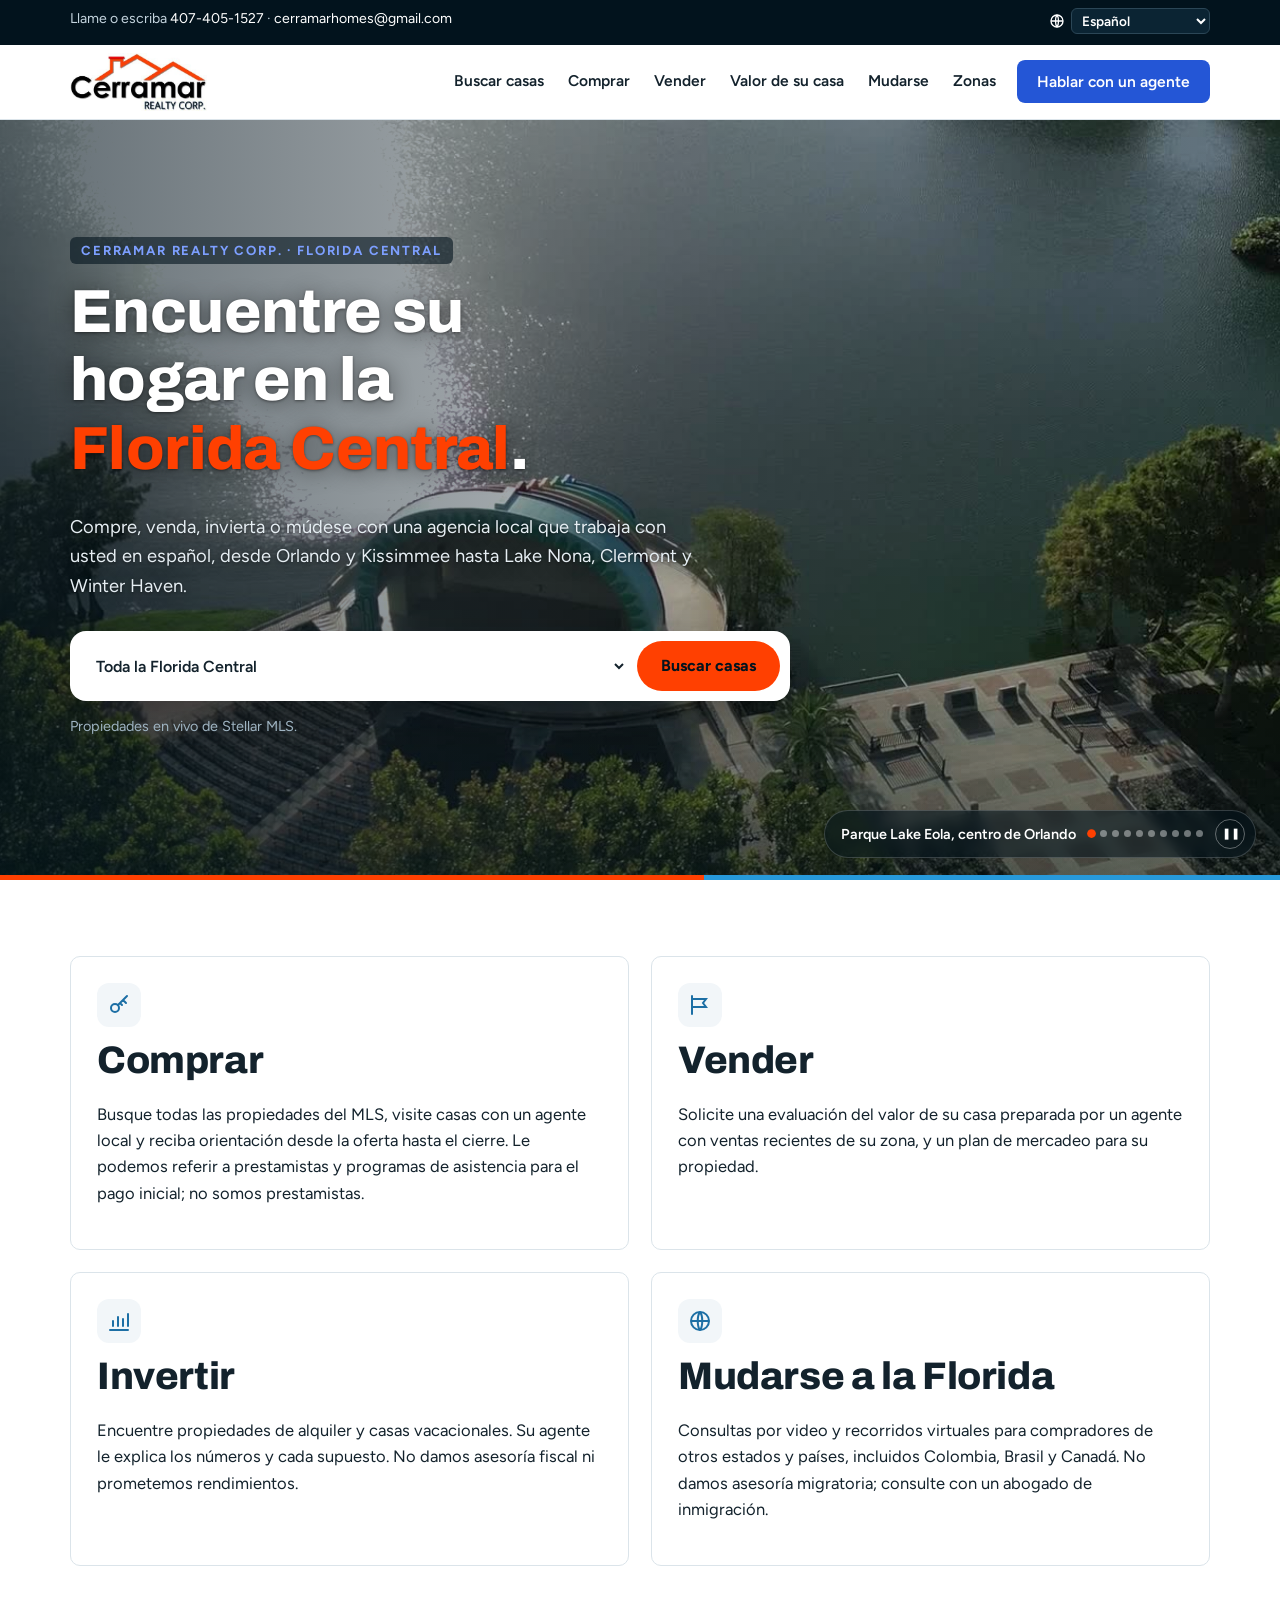
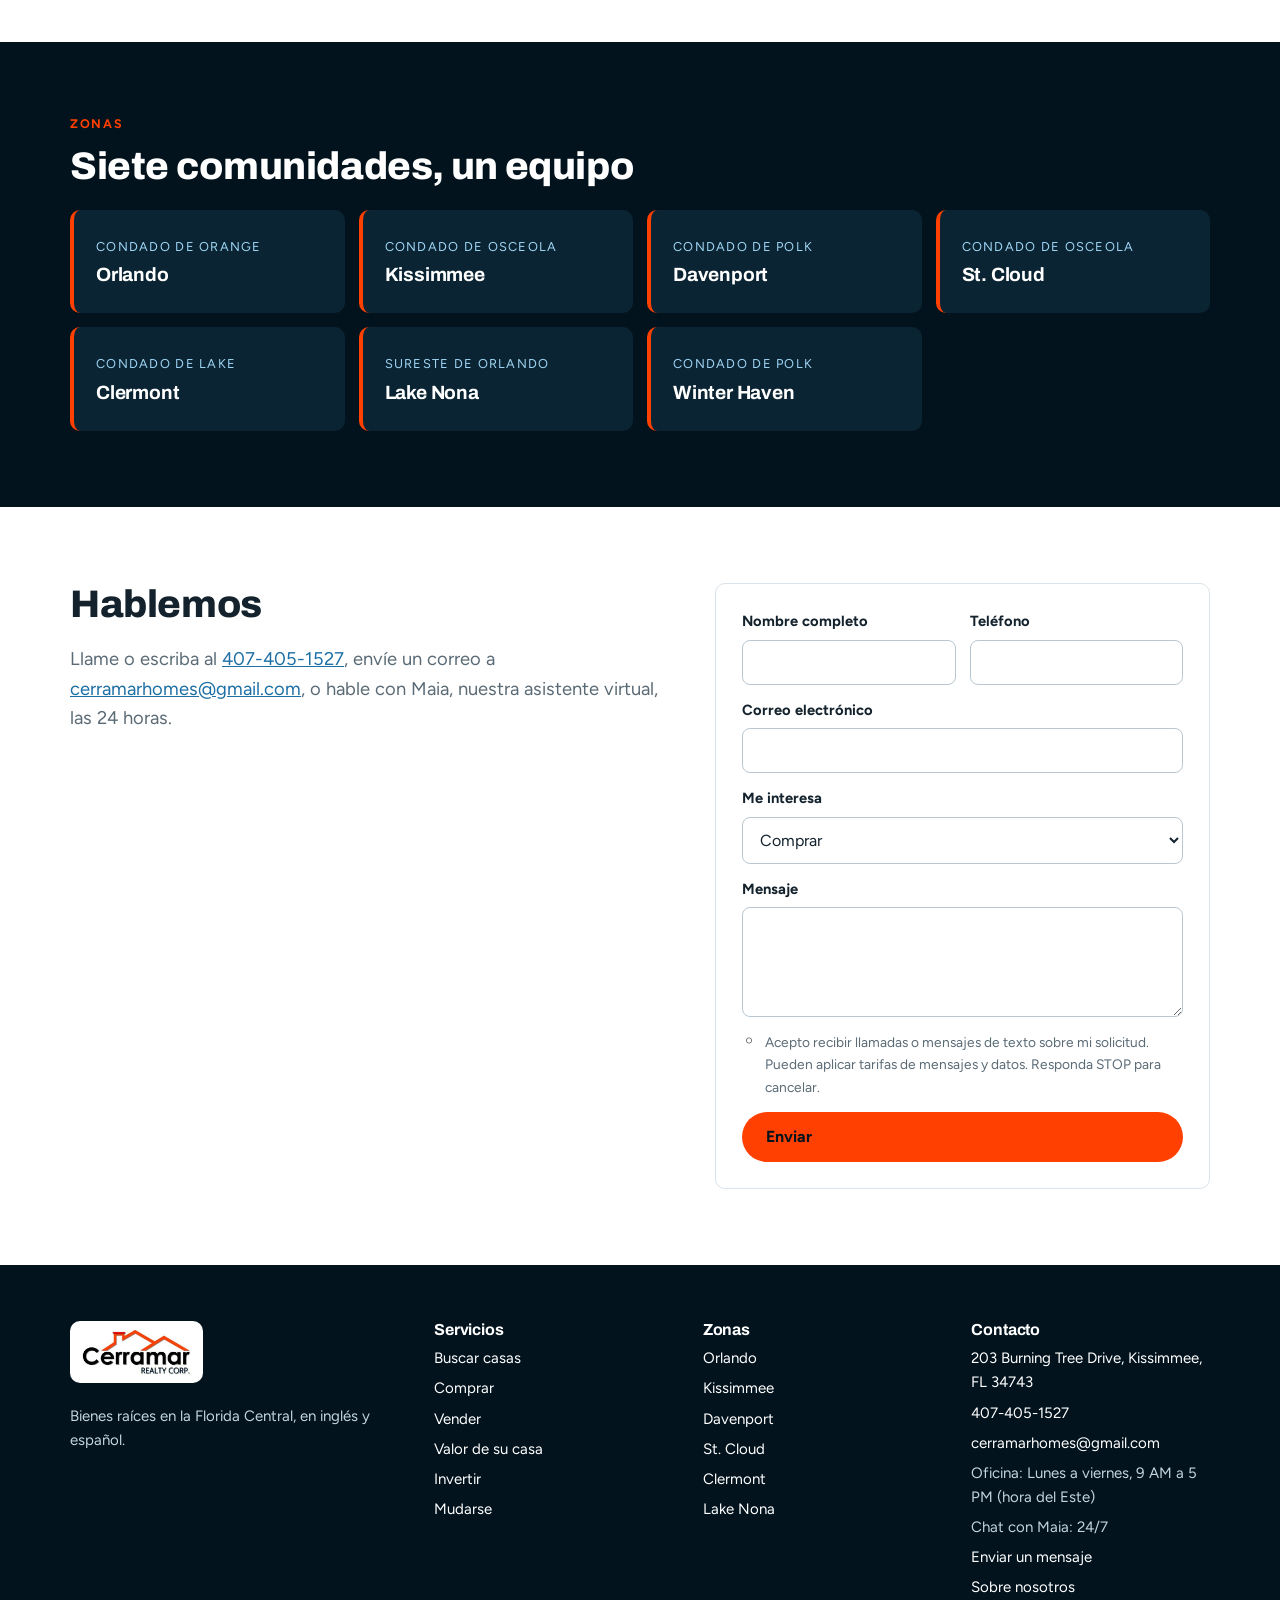
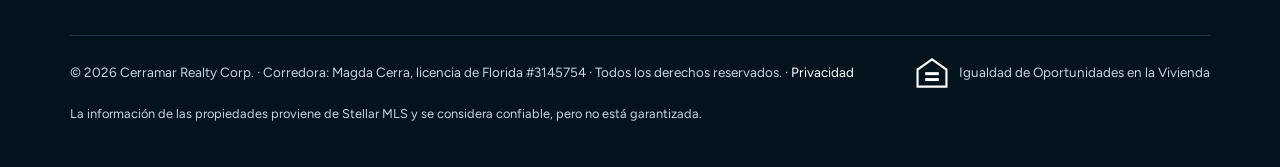
==== commit d1dd3a32: "Royal blue top label and 'Talk to an agent' button (white text); brighter homepage videos Co-Authore" ====
--- a/es/index.html
+++ b/es/index.html
@@ -8,7 +8,7 @@
 <link rel="alternate" hreflang="en" href="https://cerramarhomes.com/">
 <link rel="alternate" hreflang="es" href="https://cerramarhomes.com/es/">
 <link rel="preconnect" href="https://fonts.googleapis.com"><link rel="preconnect" href="https://fonts.gstatic.com" crossorigin><link rel="stylesheet" href="https://fonts.googleapis.com/css2?family=Archivo:wght@600;700;800&family=Figtree:wght@400;600;700&display=swap">
-<link rel="stylesheet" href="../assets/styles.css?v=9d14601d">
+<link rel="stylesheet" href="../assets/styles.css?v=d671a65d">
 <link rel="icon" href="../assets/favicon.svg" type="image/svg+xml">
 <script type="application/ld+json">{"@context":"https://schema.org","@type":"RealEstateAgent","name":"Cerramar Realty Corp.","url":"https://cerramarhomes.com/","logo":"https://cerramarhomes.com/assets/logo.jpg","image":"https://cerramarhomes.com/assets/magda.jpg","telephone":"+1-407-405-1527","email":"cerramarhomes@gmail.com","address":{"@type":"PostalAddress","streetAddress":"203 Burning Tree Drive","addressLocality":"Kissimmee","addressRegion":"FL","postalCode":"34743","addressCountry":"US"},"openingHoursSpecification":[{"@type":"OpeningHoursSpecification","dayOfWeek":["Monday","Tuesday","Wednesday","Thursday","Friday"],"opens":"09:00","closes":"17:00"}],"areaServed":"Central Florida","knowsLanguage":["en","es"]}</script>
 </head>
@@ -23,7 +23,7 @@
   <nav class="main" id="mainnav" aria-label="Main"><a href="../search.html">Buscar casas</a><a href="#comprar">Comprar</a><a href="#vender">Vender</a><a href="../es/valor-de-casa.html">Valor de su casa</a><a href="#reubicarse">Mudarse</a><a href="../areas.html">Zonas</a><a class="btn btn-orange" href="../contact.html">Hablar con un agente</a></nav>
 </div></header>
 <main>
-<section class="hero hero-video"><div class="hero-media" data-root="../assets/video/" data-clips='[{"f":"lake-eola","c":"Parque Lake Eola, centro de Orlando"},{"f":"beach","c":"Playas de la costa del Golfo"},{"f":"springs","c":"Kayak en Silver Springs"},{"f":"neighborhood","c":"Vecindarios de la Florida Central"},{"f":"downtown-park","c":"El horizonte de Orlando"},{"f":"manatees","c":"Manatíes en los manantiales"},{"f":"shopping","c":"Compras en los outlets de Orlando"},{"f":"trail","c":"Senderos y parques"},{"f":"homes","c":"Comunidades de casas nuevas"},{"f":"lake-homes","c":"Vida frente al lago"}]' data-pause="Pausar video" data-play="Reproducir video" aria-hidden="false"><video class="hv on" muted loop playsinline preload="auto" poster="../assets/video/lake-eola.jpg" aria-hidden="true"></video><video class="hv" muted loop playsinline preload="none" aria-hidden="true"></video><div class="hero-shade"></div><div class="hero-caption"><span class="hc-text">Parque Lake Eola, centro de Orlando</span><span class="hero-dots" aria-hidden="true"></span><button class="hero-pause" type="button" aria-label="Pausar video">❚❚</button></div></div><div class="wrap">
+<section class="hero hero-video"><div class="hero-media" data-root="../assets/video/" data-clips="[{&quot;f&quot;: &quot;lake-eola&quot;, &quot;c&quot;: &quot;Parque Lake Eola, centro de Orlando&quot;}, {&quot;f&quot;: &quot;beach&quot;, &quot;c&quot;: &quot;Playas de la costa del Golfo&quot;}, {&quot;f&quot;: &quot;springs&quot;, &quot;c&quot;: &quot;Kayak en Silver Springs&quot;}, {&quot;f&quot;: &quot;neighborhood&quot;, &quot;c&quot;: &quot;Vecindarios de la Florida Central&quot;}, {&quot;f&quot;: &quot;downtown-park&quot;, &quot;c&quot;: &quot;El horizonte de Orlando&quot;}, {&quot;f&quot;: &quot;manatees&quot;, &quot;c&quot;: &quot;Manatíes en los manantiales&quot;}, {&quot;f&quot;: &quot;shopping&quot;, &quot;c&quot;: &quot;Compras en los outlets de Orlando&quot;}, {&quot;f&quot;: &quot;trail&quot;, &quot;c&quot;: &quot;Senderos y parques&quot;}, {&quot;f&quot;: &quot;homes&quot;, &quot;c&quot;: &quot;Comunidades de casas nuevas&quot;}, {&quot;f&quot;: &quot;lake-homes&quot;, &quot;c&quot;: &quot;Vida frente al lago&quot;}]" data-pause="Pausar video" data-play="Reproducir video" aria-hidden="false"><video class="hv on" muted loop playsinline preload="auto" poster="../assets/video/lake-eola.jpg" aria-hidden="true"></video><video class="hv" muted loop playsinline preload="none" aria-hidden="true"></video><div class="hero-shade"></div><div class="hero-caption"><span class="hc-text">Parque Lake Eola, centro de Orlando</span><span class="hero-dots" aria-hidden="true"></span><button class="hero-pause" type="button" aria-label="Pausar video">❚❚</button></div></div><div class="wrap">
 <span class="eyebrow">Cerramar Realty Corp. · Florida Central</span>
 <h1>Encuentre su hogar en la <em>Florida Central</em>.</h1>
 <p class="lead">Compre, venda, invierta o múdese con una agencia local que trabaja con usted en español, desde Orlando y Kissimmee hasta Lake Nona, Clermont y Winter Haven.</p>
--- a/assets/styles.css
+++ b/assets/styles.css
@@ -6,6 +6,8 @@
   --blue: #2799da;
   --blue-deep: #1d6fa5;
   --orange: #ff4001;
+  --royal: #2456d6;        /* royal blue: buttons with white text */
+  --royal-light: #6b93ff;  /* royal blue that reads on the dark navy */
   --orange-ink: #c43100;
   --ink: #13222c;
   --muted: #5b6b76;
@@ -64,7 +66,8 @@
 nav.main { display: flex; gap: 2px; align-items: center; }
 nav.main a { text-decoration: none; color: var(--ink); font-weight: 600; padding: 10px 11px; border-radius: 8px; font-size: .97rem; }
 nav.main a:hover, nav.main a[aria-current="page"] { color: var(--blue-deep); background: var(--mist); }
-nav.main .btn { margin-left: 8px; padding: 12px 18px; color: var(--navy); }
+nav.main .btn { margin-left: 8px; padding: 12px 18px; background: var(--royal); color: #fff; }
+nav.main .btn:hover { background: #1a44b3; color: #fff; }
 .menu-btn { display: none; background: none; border: 1px solid var(--line); border-radius: 8px; padding: 9px 12px; font: 700 .95rem var(--body); color: var(--navy); cursor: pointer; }
 @media (max-width: 1020px) {
   .menu-btn { display: block; }
@@ -195,10 +198,12 @@
 .hero-media .hv { position: absolute; inset: 0; width: 100%; height: 100%; object-fit: cover; opacity: 0; transition: opacity 1.2s ease; }
 .hero-media .hv.on { opacity: 1; }
 .hero-shade { position: absolute; inset: 0; background:
-  linear-gradient(90deg, rgba(2,19,29,.86) 0%, rgba(2,19,29,.62) 45%, rgba(2,19,29,.18) 100%),
-  linear-gradient(0deg, rgba(2,19,29,.55) 0%, rgba(2,19,29,0) 35%); }
+  linear-gradient(90deg, rgba(2,19,29,.62) 0%, rgba(2,19,29,.34) 45%, rgba(2,19,29,0) 100%),
+  linear-gradient(0deg, rgba(2,19,29,.35) 0%, rgba(2,19,29,0) 30%); }
+.hero-media .hv { filter: brightness(1.12) saturate(1.08); }
 .hero-video .wrap { z-index: 2; width: 100%; }
-.hero-video h1, .hero-video .lead { text-shadow: 0 2px 18px rgba(0,0,0,.35); }
+.hero-video h1, .hero-video .lead, .hero-video .eyebrow { text-shadow: 0 1px 3px rgba(0,0,0,.45), 0 2px 22px rgba(0,0,0,.45); }
+.hero-video .lead { color: #e6eef3; }
 .hero-caption { position: absolute; z-index: 2; right: 24px; bottom: 22px; display: flex; align-items: center; gap: 12px;
   background: rgba(2,19,29,.55); backdrop-filter: blur(6px); border: 1px solid rgba(255,255,255,.18); color: #fff;
   border-radius: 999px; padding: 8px 10px 8px 16px; font: 600 .9rem var(--body); max-width: calc(100% - 48px); }
@@ -213,7 +218,7 @@
   width: auto; background: linear-gradient(90deg, var(--orange) 0 55%, var(--blue) 55% 100%); z-index: 2; }
 @media (max-width: 720px) {
   .hero-video { min-height: 0; padding-block: 72px 96px; }
-  .hero-shade { background: linear-gradient(0deg, rgba(2,19,29,.9) 0%, rgba(2,19,29,.6) 60%, rgba(2,19,29,.45) 100%); }
+  .hero-shade { background: linear-gradient(0deg, rgba(2,19,29,.78) 0%, rgba(2,19,29,.45) 60%, rgba(2,19,29,.25) 100%); }
   .hero-caption { left: 16px; right: 16px; bottom: 16px; justify-content: space-between; }
   .hero-dots { display: none; }
 }
@@ -244,3 +249,7 @@
 .hv-next { margin-top: 16px; padding: 14px 16px; background: #fff6f2; border-radius: 10px; font-size: .95rem; }
 .hv-fine { font-size: .8rem; color: var(--muted); margin-top: 14px; }
 @media (max-width: 640px) { .row3 { grid-template-columns: 1fr 1fr; } .row3 label:last-child { grid-column: 1 / -1; } }
+
+/* top-of-page labels (e.g. "Cerramar Realty Corp. · Central Florida") in royal blue */
+.hero .eyebrow, .page-hero .eyebrow { color: var(--royal-light); }
+.hero-video .eyebrow { display: inline-block; background: rgba(2,19,29,.6); padding: 7px 11px; border-radius: 6px; text-shadow: none; font-size: .82rem; color: #7d9fff; }
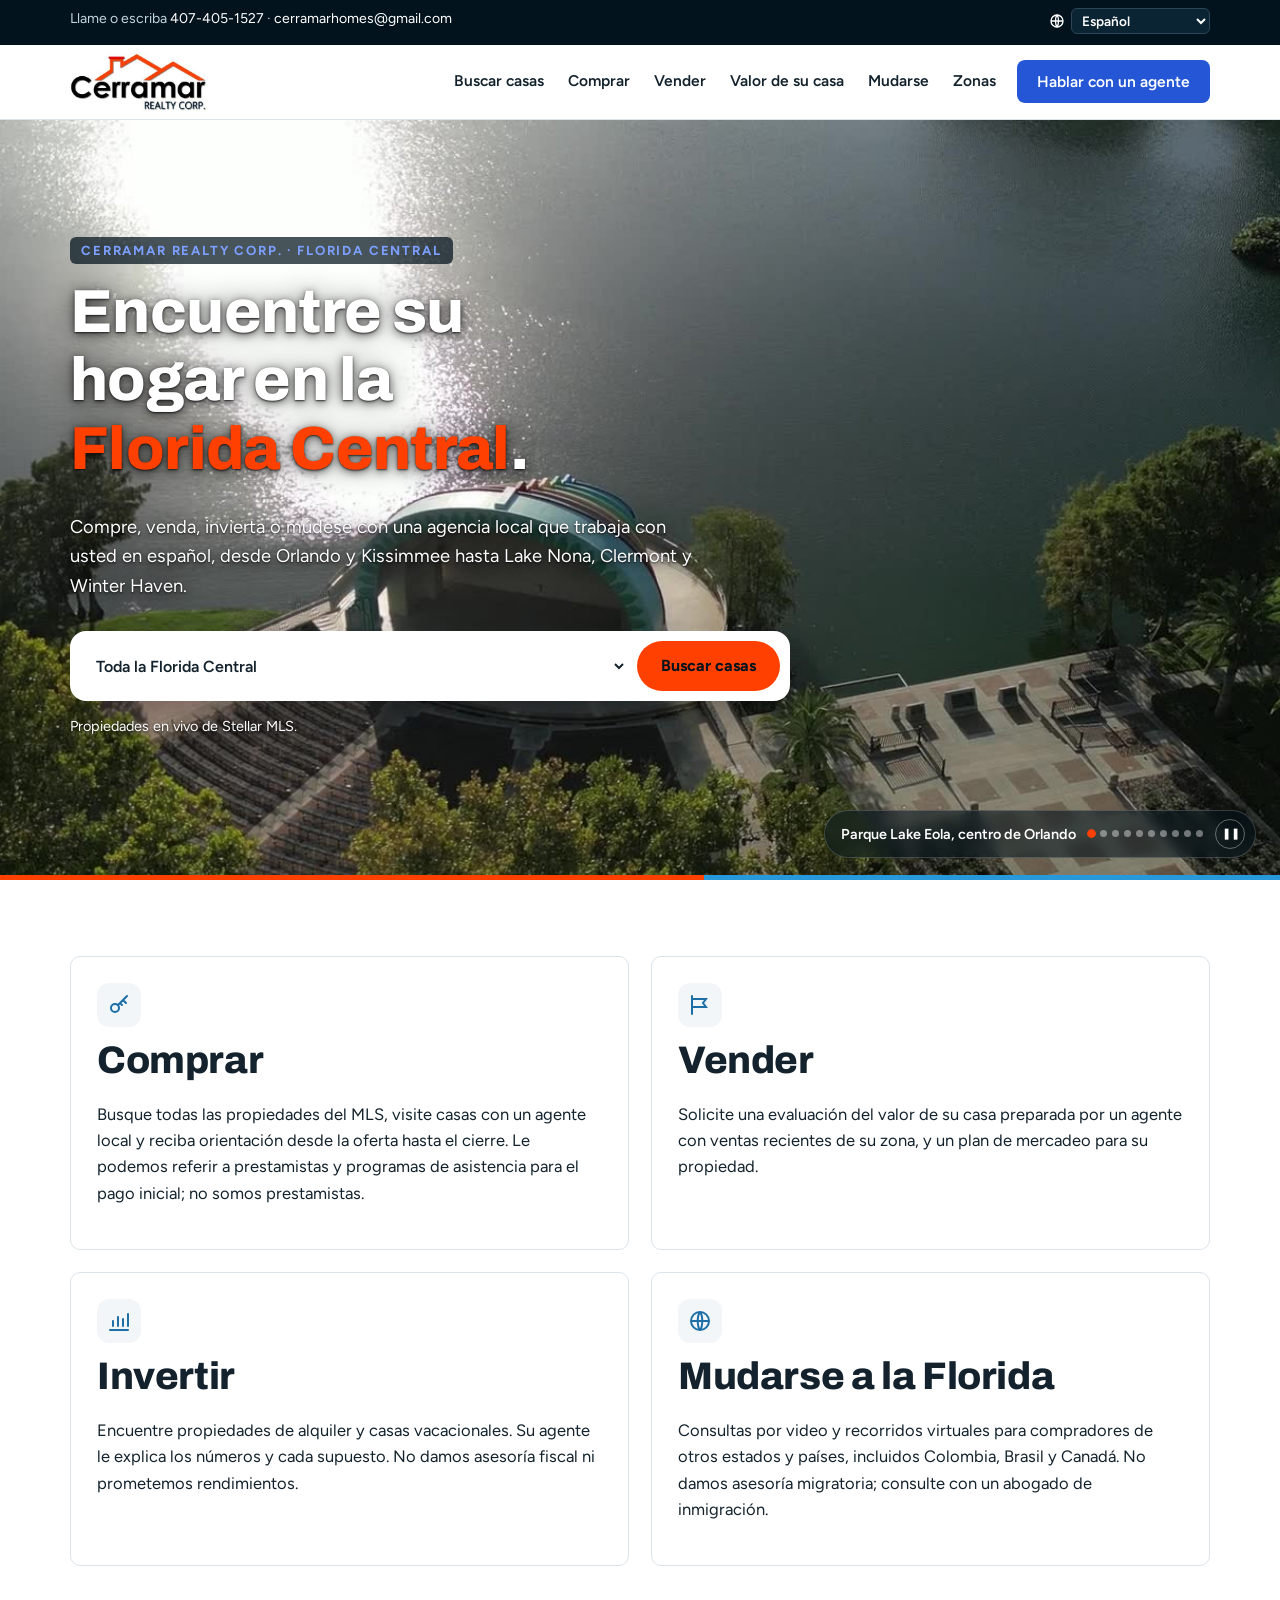
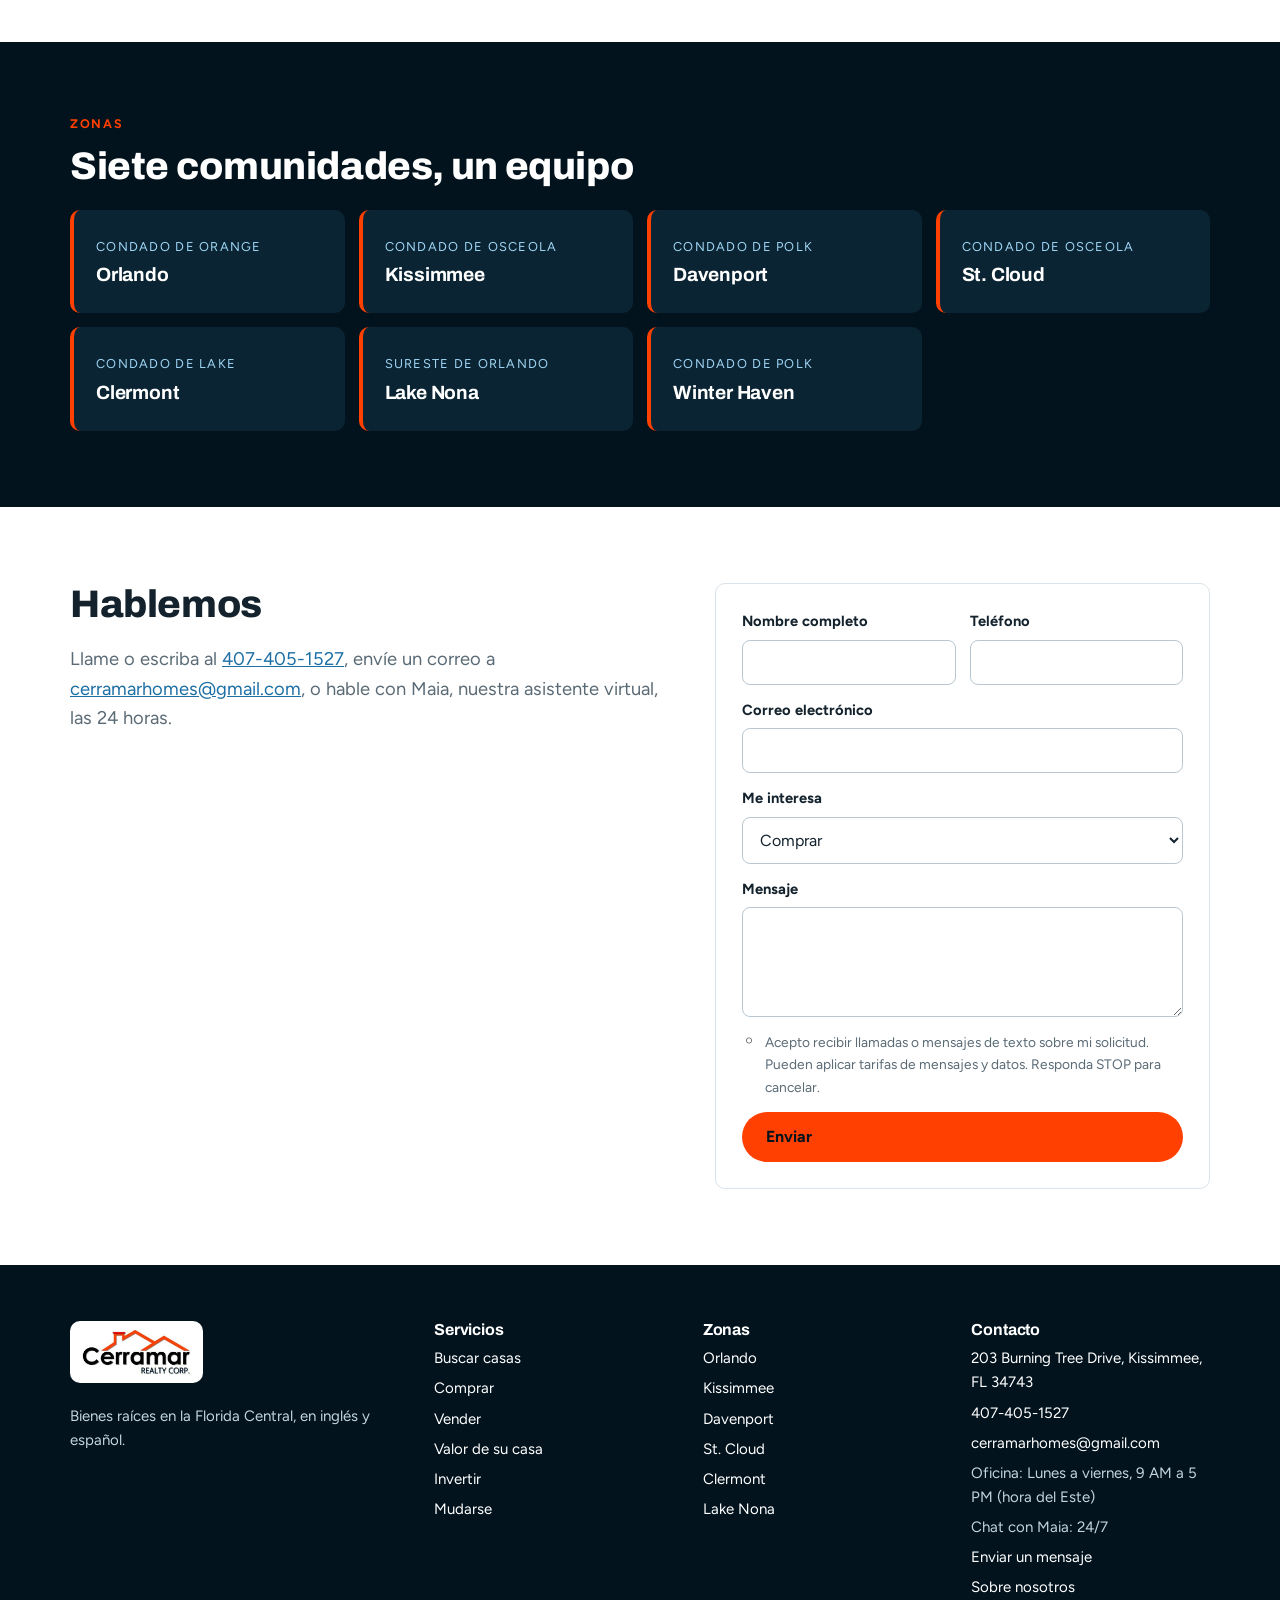
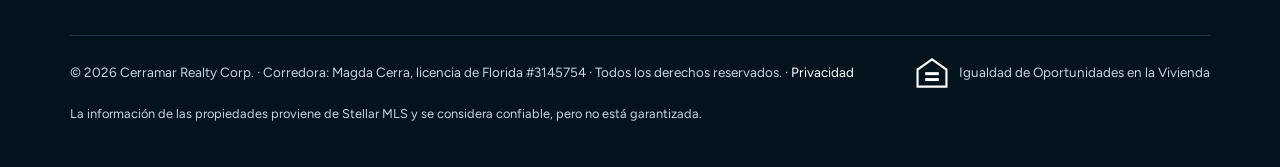
==== commit f48c47ca: "Homepage videos shown as normal video: no dark overlay or filter Co-Authored-By: Claude Opus 5.5 <no" ====
--- a/es/index.html
+++ b/es/index.html
@@ -8,7 +8,7 @@
 <link rel="alternate" hreflang="en" href="https://cerramarhomes.com/">
 <link rel="alternate" hreflang="es" href="https://cerramarhomes.com/es/">
 <link rel="preconnect" href="https://fonts.googleapis.com"><link rel="preconnect" href="https://fonts.gstatic.com" crossorigin><link rel="stylesheet" href="https://fonts.googleapis.com/css2?family=Archivo:wght@600;700;800&family=Figtree:wght@400;600;700&display=swap">
-<link rel="stylesheet" href="../assets/styles.css?v=d671a65d">
+<link rel="stylesheet" href="../assets/styles.css?v=79261868">
 <link rel="icon" href="../assets/favicon.svg" type="image/svg+xml">
 <script type="application/ld+json">{"@context":"https://schema.org","@type":"RealEstateAgent","name":"Cerramar Realty Corp.","url":"https://cerramarhomes.com/","logo":"https://cerramarhomes.com/assets/logo.jpg","image":"https://cerramarhomes.com/assets/magda.jpg","telephone":"+1-407-405-1527","email":"cerramarhomes@gmail.com","address":{"@type":"PostalAddress","streetAddress":"203 Burning Tree Drive","addressLocality":"Kissimmee","addressRegion":"FL","postalCode":"34743","addressCountry":"US"},"openingHoursSpecification":[{"@type":"OpeningHoursSpecification","dayOfWeek":["Monday","Tuesday","Wednesday","Thursday","Friday"],"opens":"09:00","closes":"17:00"}],"areaServed":"Central Florida","knowsLanguage":["en","es"]}</script>
 </head>
--- a/assets/styles.css
+++ b/assets/styles.css
@@ -253,3 +253,11 @@
 /* top-of-page labels (e.g. "Cerramar Realty Corp. · Central Florida") in royal blue */
 .hero .eyebrow, .page-hero .eyebrow { color: var(--royal-light); }
 .hero-video .eyebrow { display: inline-block; background: rgba(2,19,29,.6); padding: 7px 11px; border-radius: 6px; text-shadow: none; font-size: .82rem; color: #7d9fff; }
+
+/* homepage videos shown as-is: no dark overlay or color filter; text stays readable with its own shadow */
+.hero-shade { display: none; }
+.hero-media .hv { filter: none; }
+.hero-video h1, .hero-video .lead { text-shadow: 0 1px 2px rgba(0,0,0,.7), 0 2px 10px rgba(0,0,0,.6), 0 0 28px rgba(0,0,0,.45); }
+.hero-video .lead { color: #fff; }
+.hero-video .eyebrow { background: rgba(2,19,29,.72); }
+.hero-video .hero-note { text-shadow: 0 1px 3px rgba(0,0,0,.8); color: #fff; }
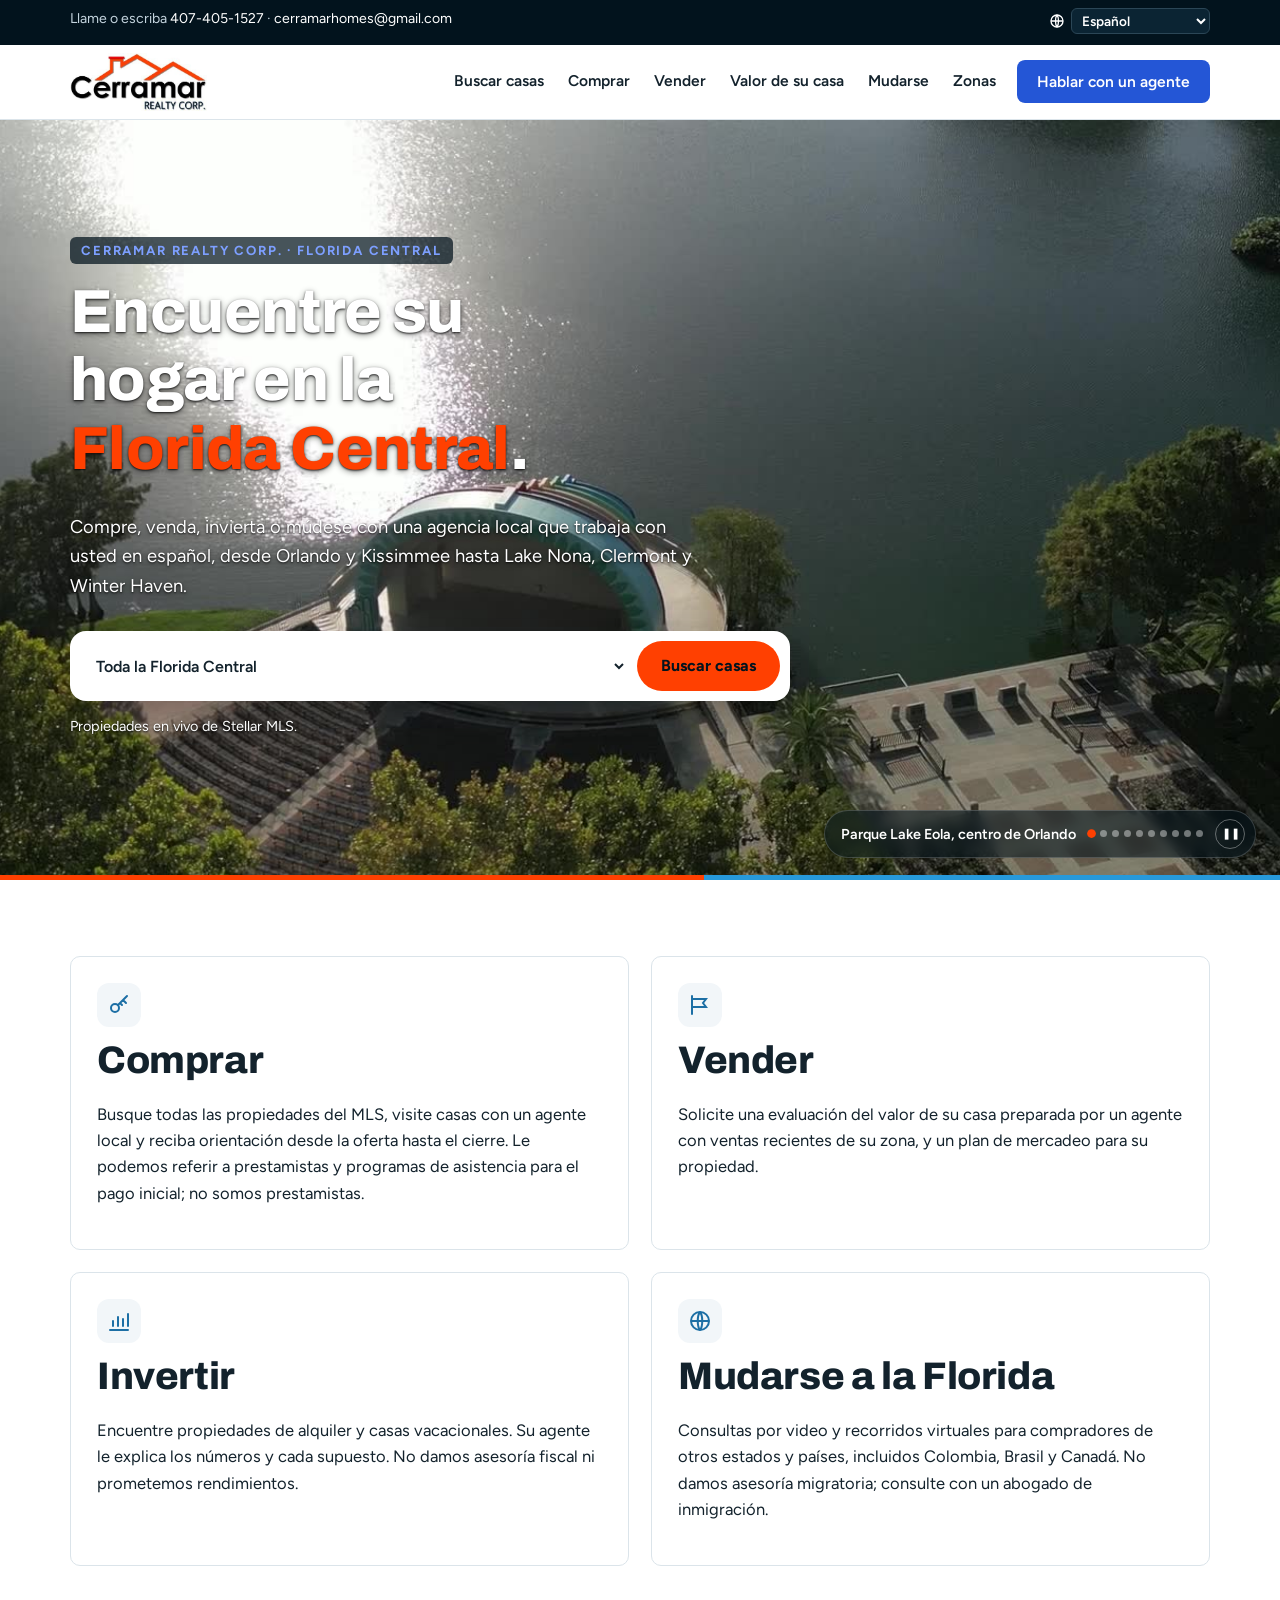
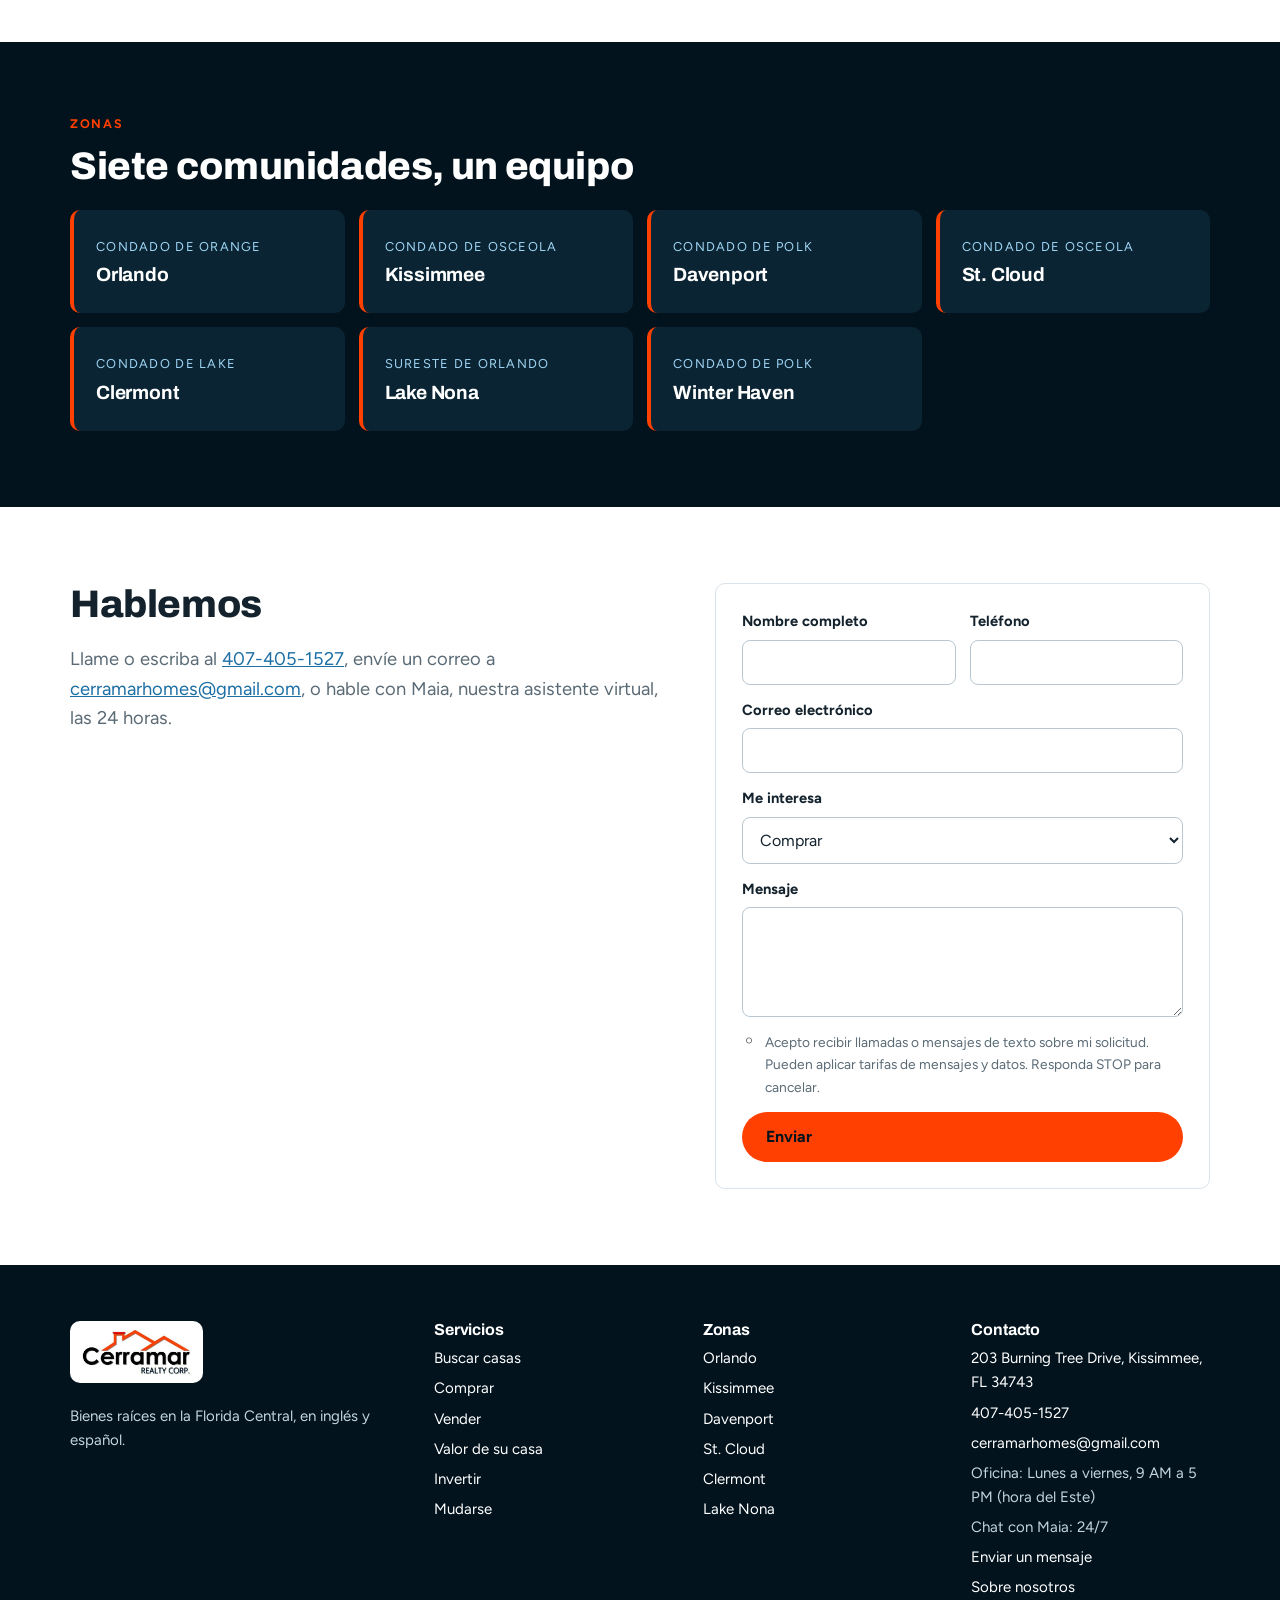
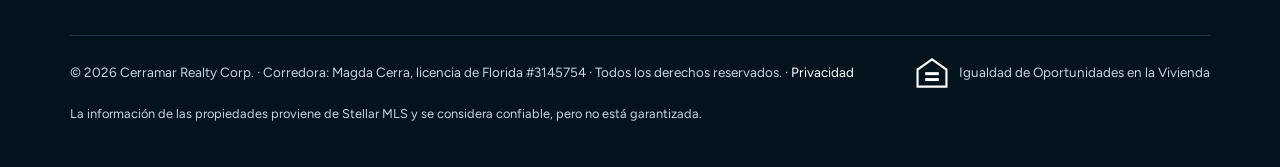
==== commit 0f68b913: "Brighter homepage videos: lift shadows and midtones in the files themselves; no browser filter Co-Au" ====
--- a/es/index.html
+++ b/es/index.html
@@ -8,7 +8,7 @@
 <link rel="alternate" hreflang="en" href="https://cerramarhomes.com/">
 <link rel="alternate" hreflang="es" href="https://cerramarhomes.com/es/">
 <link rel="preconnect" href="https://fonts.googleapis.com"><link rel="preconnect" href="https://fonts.gstatic.com" crossorigin><link rel="stylesheet" href="https://fonts.googleapis.com/css2?family=Archivo:wght@600;700;800&family=Figtree:wght@400;600;700&display=swap">
-<link rel="stylesheet" href="../assets/styles.css?v=79261868">
+<link rel="stylesheet" href="../assets/styles.css?v=d7d6a088">
 <link rel="icon" href="../assets/favicon.svg" type="image/svg+xml">
 <script type="application/ld+json">{"@context":"https://schema.org","@type":"RealEstateAgent","name":"Cerramar Realty Corp.","url":"https://cerramarhomes.com/","logo":"https://cerramarhomes.com/assets/logo.jpg","image":"https://cerramarhomes.com/assets/magda.jpg","telephone":"+1-407-405-1527","email":"cerramarhomes@gmail.com","address":{"@type":"PostalAddress","streetAddress":"203 Burning Tree Drive","addressLocality":"Kissimmee","addressRegion":"FL","postalCode":"34743","addressCountry":"US"},"openingHoursSpecification":[{"@type":"OpeningHoursSpecification","dayOfWeek":["Monday","Tuesday","Wednesday","Thursday","Friday"],"opens":"09:00","closes":"17:00"}],"areaServed":"Central Florida","knowsLanguage":["en","es"]}</script>
 </head>
@@ -23,7 +23,7 @@
   <nav class="main" id="mainnav" aria-label="Main"><a href="../search.html">Buscar casas</a><a href="#comprar">Comprar</a><a href="#vender">Vender</a><a href="../es/valor-de-casa.html">Valor de su casa</a><a href="#reubicarse">Mudarse</a><a href="../areas.html">Zonas</a><a class="btn btn-orange" href="../contact.html">Hablar con un agente</a></nav>
 </div></header>
 <main>
-<section class="hero hero-video"><div class="hero-media" data-root="../assets/video/" data-clips="[{&quot;f&quot;: &quot;lake-eola&quot;, &quot;c&quot;: &quot;Parque Lake Eola, centro de Orlando&quot;}, {&quot;f&quot;: &quot;beach&quot;, &quot;c&quot;: &quot;Playas de la costa del Golfo&quot;}, {&quot;f&quot;: &quot;springs&quot;, &quot;c&quot;: &quot;Kayak en Silver Springs&quot;}, {&quot;f&quot;: &quot;neighborhood&quot;, &quot;c&quot;: &quot;Vecindarios de la Florida Central&quot;}, {&quot;f&quot;: &quot;downtown-park&quot;, &quot;c&quot;: &quot;El horizonte de Orlando&quot;}, {&quot;f&quot;: &quot;manatees&quot;, &quot;c&quot;: &quot;Manatíes en los manantiales&quot;}, {&quot;f&quot;: &quot;shopping&quot;, &quot;c&quot;: &quot;Compras en los outlets de Orlando&quot;}, {&quot;f&quot;: &quot;trail&quot;, &quot;c&quot;: &quot;Senderos y parques&quot;}, {&quot;f&quot;: &quot;homes&quot;, &quot;c&quot;: &quot;Comunidades de casas nuevas&quot;}, {&quot;f&quot;: &quot;lake-homes&quot;, &quot;c&quot;: &quot;Vida frente al lago&quot;}]" data-pause="Pausar video" data-play="Reproducir video" aria-hidden="false"><video class="hv on" muted loop playsinline preload="auto" poster="../assets/video/lake-eola.jpg" aria-hidden="true"></video><video class="hv" muted loop playsinline preload="none" aria-hidden="true"></video><div class="hero-shade"></div><div class="hero-caption"><span class="hc-text">Parque Lake Eola, centro de Orlando</span><span class="hero-dots" aria-hidden="true"></span><button class="hero-pause" type="button" aria-label="Pausar video">❚❚</button></div></div><div class="wrap">
+<section class="hero hero-video"><div class="hero-media" data-root="../assets/video/" data-ver="2" data-clips="[{&quot;f&quot;: &quot;lake-eola&quot;, &quot;c&quot;: &quot;Parque Lake Eola, centro de Orlando&quot;}, {&quot;f&quot;: &quot;beach&quot;, &quot;c&quot;: &quot;Playas de la costa del Golfo&quot;}, {&quot;f&quot;: &quot;springs&quot;, &quot;c&quot;: &quot;Kayak en Silver Springs&quot;}, {&quot;f&quot;: &quot;neighborhood&quot;, &quot;c&quot;: &quot;Vecindarios de la Florida Central&quot;}, {&quot;f&quot;: &quot;downtown-park&quot;, &quot;c&quot;: &quot;El horizonte de Orlando&quot;}, {&quot;f&quot;: &quot;manatees&quot;, &quot;c&quot;: &quot;Manatíes en los manantiales&quot;}, {&quot;f&quot;: &quot;shopping&quot;, &quot;c&quot;: &quot;Compras en los outlets de Orlando&quot;}, {&quot;f&quot;: &quot;trail&quot;, &quot;c&quot;: &quot;Senderos y parques&quot;}, {&quot;f&quot;: &quot;homes&quot;, &quot;c&quot;: &quot;Comunidades de casas nuevas&quot;}, {&quot;f&quot;: &quot;lake-homes&quot;, &quot;c&quot;: &quot;Vida frente al lago&quot;}]" data-pause="Pausar video" data-play="Reproducir video" aria-hidden="false"><video class="hv on" muted loop playsinline preload="auto" poster="../assets/video/lake-eola.jpg?v=2" aria-hidden="true"></video><video class="hv" muted loop playsinline preload="none" aria-hidden="true"></video><div class="hero-shade"></div><div class="hero-caption"><span class="hc-text">Parque Lake Eola, centro de Orlando</span><span class="hero-dots" aria-hidden="true"></span><button class="hero-pause" type="button" aria-label="Pausar video">❚❚</button></div></div><div class="wrap">
 <span class="eyebrow">Cerramar Realty Corp. · Florida Central</span>
 <h1>Encuentre su hogar en la <em>Florida Central</em>.</h1>
 <p class="lead">Compre, venda, invierta o múdese con una agencia local que trabaja con usted en español, desde Orlando y Kissimmee hasta Lake Nona, Clermont y Winter Haven.</p>
@@ -79,6 +79,6 @@
   <p style="font-size:.8rem;margin-top:14px;max-width:none">La información de las propiedades proviene de Stellar MLS y se considera confiable, pero no está garantizada.</p>
 </div></footer>
 <script src="../assets/config.js?v=56bec95e"></script>
-<script src="../assets/site.js?v=dc6efa40" defer></script>
+<script src="../assets/site.js?v=d6e347b4" defer></script>
 </body>
 </html>
--- a/assets/styles.css
+++ b/assets/styles.css
@@ -261,3 +261,10 @@
 .hero-video .lead { color: #fff; }
 .hero-video .eyebrow { background: rgba(2,19,29,.72); }
 .hero-video .hero-note { text-shadow: 0 1px 3px rgba(0,0,0,.8); color: #fff; }
+
+/* brightest version: vivid video, no dark haze, no dark dip between clips */
+.hero-media .hv { filter: none; }   /* brightness is built into the video files */
+.hero-media .hv.on { z-index: 1; }
+.hero-media .hv:not(.on) { transition-delay: 1.2s; }   /* the old clip stays until the new one has fully faded in */
+.hero-video h1, .hero-video .lead { text-shadow: 0 1px 2px rgba(0,0,0,.75), 0 2px 6px rgba(0,0,0,.45); }
+.hero-video .hero-note { text-shadow: 0 1px 2px rgba(0,0,0,.85); }
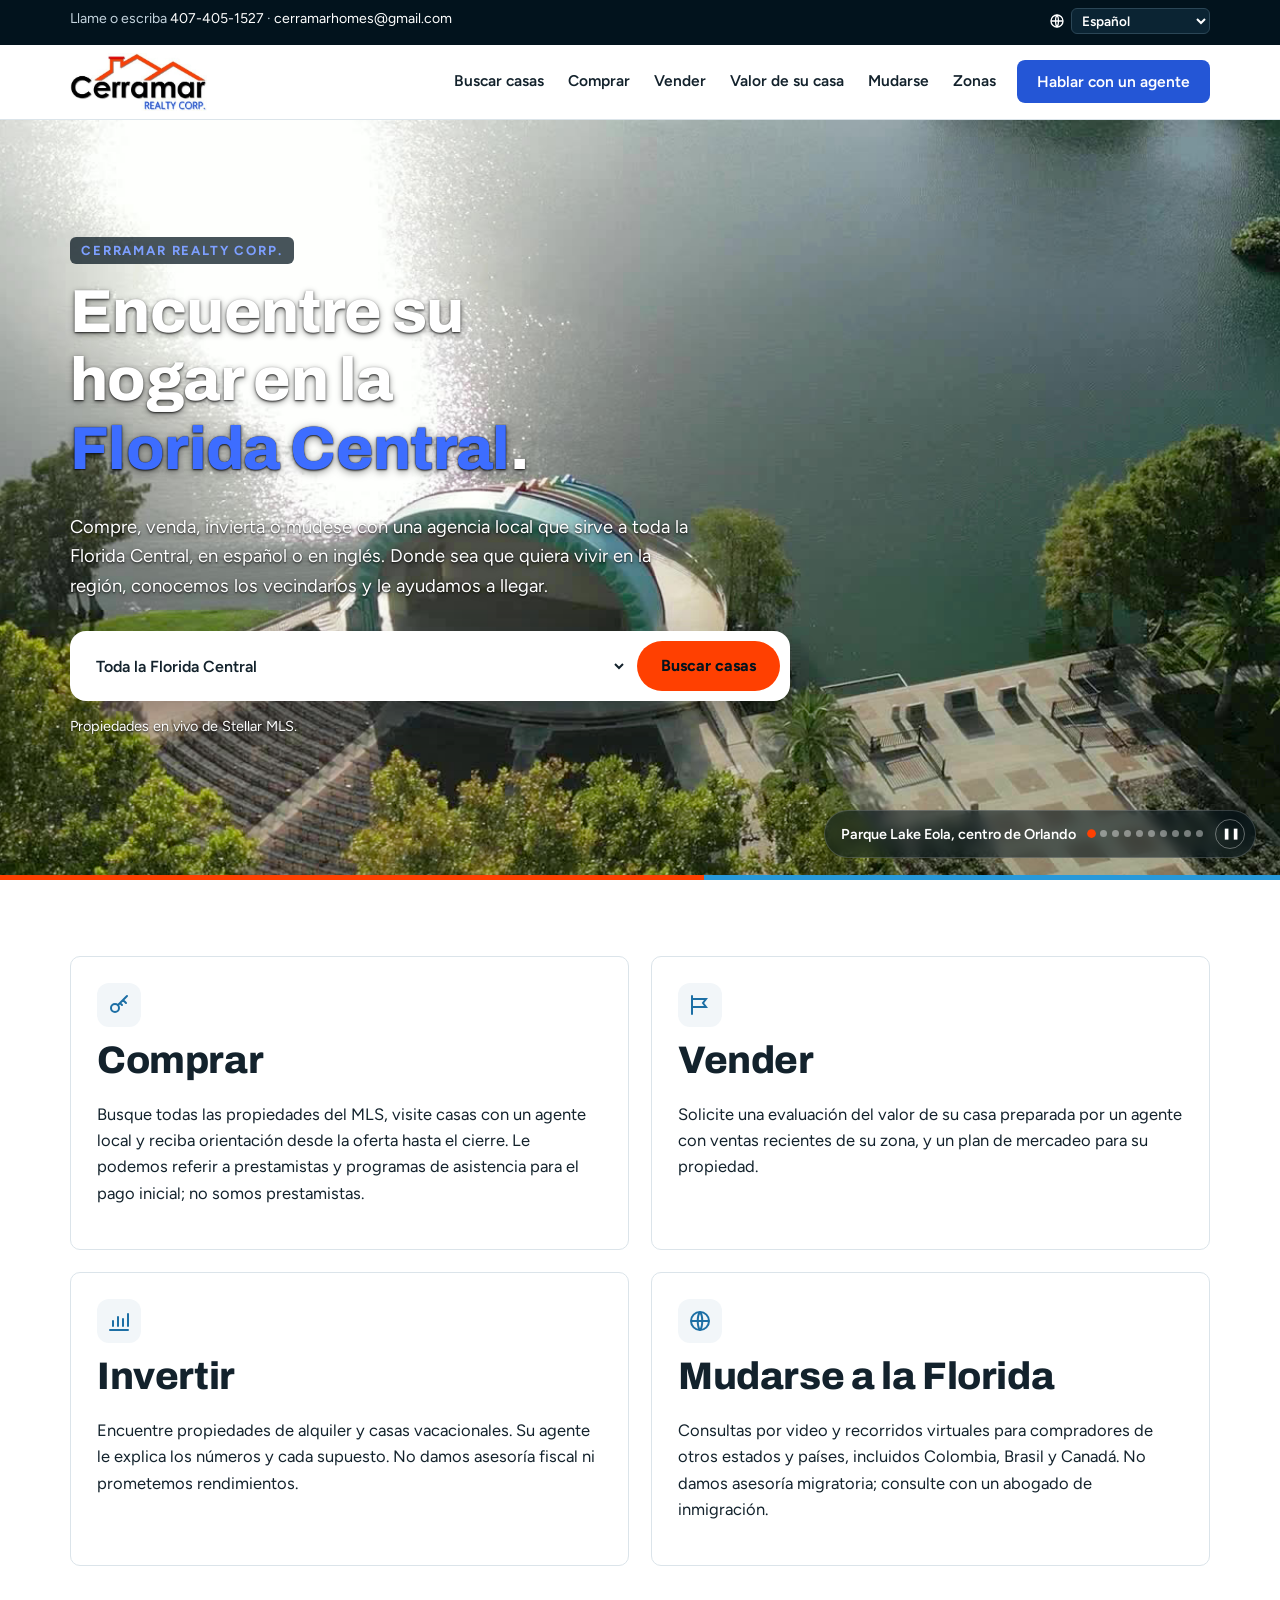
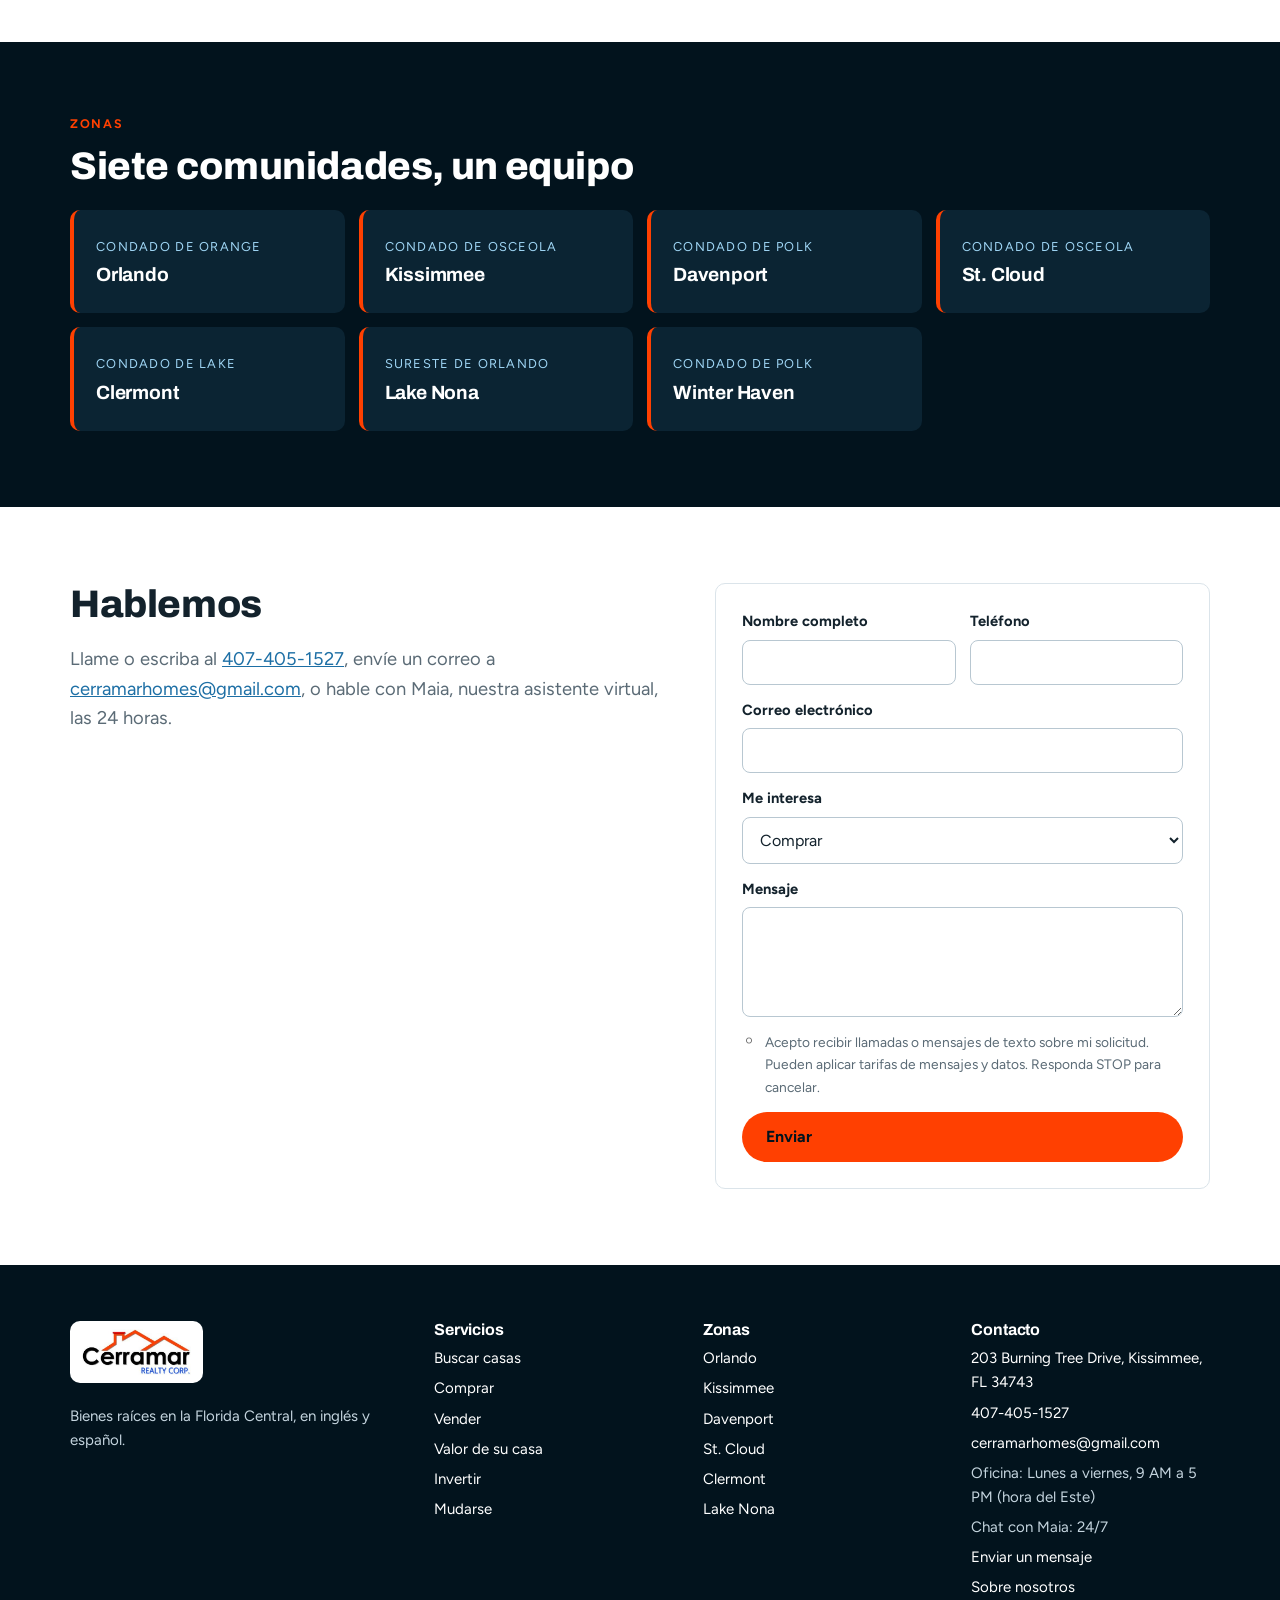
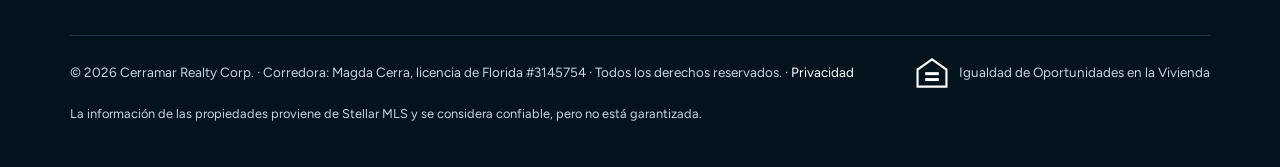
==== commit a029bbb3: "Brighter homepage videos; royal blue 'Central Florida' and logo text; label 'Cerramar Realty Corp.';" ====
--- a/es/index.html
+++ b/es/index.html
@@ -8,7 +8,7 @@
 <link rel="alternate" hreflang="en" href="https://cerramarhomes.com/">
 <link rel="alternate" hreflang="es" href="https://cerramarhomes.com/es/">
 <link rel="preconnect" href="https://fonts.googleapis.com"><link rel="preconnect" href="https://fonts.gstatic.com" crossorigin><link rel="stylesheet" href="https://fonts.googleapis.com/css2?family=Archivo:wght@600;700;800&family=Figtree:wght@400;600;700&display=swap">
-<link rel="stylesheet" href="../assets/styles.css?v=d7d6a088">
+<link rel="stylesheet" href="../assets/styles.css?v=9bccaf1d">
 <link rel="icon" href="../assets/favicon.svg" type="image/svg+xml">
 <script type="application/ld+json">{"@context":"https://schema.org","@type":"RealEstateAgent","name":"Cerramar Realty Corp.","url":"https://cerramarhomes.com/","logo":"https://cerramarhomes.com/assets/logo.jpg","image":"https://cerramarhomes.com/assets/magda.jpg","telephone":"+1-407-405-1527","email":"cerramarhomes@gmail.com","address":{"@type":"PostalAddress","streetAddress":"203 Burning Tree Drive","addressLocality":"Kissimmee","addressRegion":"FL","postalCode":"34743","addressCountry":"US"},"openingHoursSpecification":[{"@type":"OpeningHoursSpecification","dayOfWeek":["Monday","Tuesday","Wednesday","Thursday","Friday"],"opens":"09:00","closes":"17:00"}],"areaServed":"Central Florida","knowsLanguage":["en","es"]}</script>
 </head>
@@ -18,15 +18,15 @@
   <span class="lang"><label class="lang-pick"><svg viewBox="0 0 24 24" fill="none" stroke="currentColor" stroke-width="2" aria-hidden="true"><circle cx="12" cy="12" r="9"/><path d="M3 12h18M12 3c3 3.5 3 14.5 0 18M12 3c-3 3.5-3 14.5 0 18"/></svg><span class="sr-only">Idioma</span><select id="lang-select" data-current="es" aria-label="Idioma"><option value="en">English</option><option value="es">Español</option></select></label></span>
 </div></div>
 <header class="site"><div class="wrap">
-  <a class="logo" href="../es/index.html" aria-label="Cerramar Realty Corp. home"><img class="logo-img" src="../assets/logo.jpg?v=8504368f" alt="Cerramar Realty Corp." width="520" height="220"></a>
+  <a class="logo" href="../es/index.html" aria-label="Cerramar Realty Corp. home"><img class="logo-img" src="../assets/logo.jpg?v=e2faa82b" alt="Cerramar Realty Corp." width="520" height="220"></a>
   <button class="menu-btn" type="button" aria-expanded="false" aria-controls="mainnav">Menu</button>
   <nav class="main" id="mainnav" aria-label="Main"><a href="../search.html">Buscar casas</a><a href="#comprar">Comprar</a><a href="#vender">Vender</a><a href="../es/valor-de-casa.html">Valor de su casa</a><a href="#reubicarse">Mudarse</a><a href="../areas.html">Zonas</a><a class="btn btn-orange" href="../contact.html">Hablar con un agente</a></nav>
 </div></header>
 <main>
-<section class="hero hero-video"><div class="hero-media" data-root="../assets/video/" data-ver="2" data-clips="[{&quot;f&quot;: &quot;lake-eola&quot;, &quot;c&quot;: &quot;Parque Lake Eola, centro de Orlando&quot;}, {&quot;f&quot;: &quot;beach&quot;, &quot;c&quot;: &quot;Playas de la costa del Golfo&quot;}, {&quot;f&quot;: &quot;springs&quot;, &quot;c&quot;: &quot;Kayak en Silver Springs&quot;}, {&quot;f&quot;: &quot;neighborhood&quot;, &quot;c&quot;: &quot;Vecindarios de la Florida Central&quot;}, {&quot;f&quot;: &quot;downtown-park&quot;, &quot;c&quot;: &quot;El horizonte de Orlando&quot;}, {&quot;f&quot;: &quot;manatees&quot;, &quot;c&quot;: &quot;Manatíes en los manantiales&quot;}, {&quot;f&quot;: &quot;shopping&quot;, &quot;c&quot;: &quot;Compras en los outlets de Orlando&quot;}, {&quot;f&quot;: &quot;trail&quot;, &quot;c&quot;: &quot;Senderos y parques&quot;}, {&quot;f&quot;: &quot;homes&quot;, &quot;c&quot;: &quot;Comunidades de casas nuevas&quot;}, {&quot;f&quot;: &quot;lake-homes&quot;, &quot;c&quot;: &quot;Vida frente al lago&quot;}]" data-pause="Pausar video" data-play="Reproducir video" aria-hidden="false"><video class="hv on" muted loop playsinline preload="auto" poster="../assets/video/lake-eola.jpg?v=2" aria-hidden="true"></video><video class="hv" muted loop playsinline preload="none" aria-hidden="true"></video><div class="hero-shade"></div><div class="hero-caption"><span class="hc-text">Parque Lake Eola, centro de Orlando</span><span class="hero-dots" aria-hidden="true"></span><button class="hero-pause" type="button" aria-label="Pausar video">❚❚</button></div></div><div class="wrap">
-<span class="eyebrow">Cerramar Realty Corp. · Florida Central</span>
+<section class="hero hero-video"><div class="hero-media" data-root="../assets/video/" data-ver="3" data-clips="[{&quot;f&quot;: &quot;lake-eola&quot;, &quot;c&quot;: &quot;Parque Lake Eola, centro de Orlando&quot;}, {&quot;f&quot;: &quot;beach&quot;, &quot;c&quot;: &quot;Playas de la costa del Golfo&quot;}, {&quot;f&quot;: &quot;springs&quot;, &quot;c&quot;: &quot;Kayak en Silver Springs&quot;}, {&quot;f&quot;: &quot;neighborhood&quot;, &quot;c&quot;: &quot;Vecindarios de la Florida Central&quot;}, {&quot;f&quot;: &quot;downtown-park&quot;, &quot;c&quot;: &quot;El horizonte de Orlando&quot;}, {&quot;f&quot;: &quot;manatees&quot;, &quot;c&quot;: &quot;Manatíes en los manantiales&quot;}, {&quot;f&quot;: &quot;shopping&quot;, &quot;c&quot;: &quot;Compras en los outlets de Orlando&quot;}, {&quot;f&quot;: &quot;trail&quot;, &quot;c&quot;: &quot;Senderos y parques&quot;}, {&quot;f&quot;: &quot;homes&quot;, &quot;c&quot;: &quot;Comunidades de casas nuevas&quot;}, {&quot;f&quot;: &quot;lake-homes&quot;, &quot;c&quot;: &quot;Vida frente al lago&quot;}]" data-pause="Pausar video" data-play="Reproducir video" aria-hidden="false"><video class="hv on" muted loop playsinline preload="auto" poster="../assets/video/lake-eola.jpg?v=3" aria-hidden="true"></video><video class="hv" muted loop playsinline preload="none" aria-hidden="true"></video><div class="hero-shade"></div><div class="hero-caption"><span class="hc-text">Parque Lake Eola, centro de Orlando</span><span class="hero-dots" aria-hidden="true"></span><button class="hero-pause" type="button" aria-label="Pausar video">❚❚</button></div></div><div class="wrap">
+<span class="eyebrow">Cerramar Realty Corp.</span>
 <h1>Encuentre su hogar en la <em>Florida Central</em>.</h1>
-<p class="lead">Compre, venda, invierta o múdese con una agencia local que trabaja con usted en español, desde Orlando y Kissimmee hasta Lake Nona, Clermont y Winter Haven.</p>
+<p class="lead">Compre, venda, invierta o múdese con una agencia local que sirve a toda la Florida Central, en español o en inglés. Donde sea que quiera vivir en la región, conocemos los vecindarios y le ayudamos a llegar.</p>
 <form class="hero-search" role="search"><label class="hp" for="hs-area-es">Zona</label>
 <select id="hs-area-es" name="area" aria-label="Elija una zona"><option value="">Toda la Florida Central</option><option>Orlando</option><option>Kissimmee</option><option>Davenport</option><option>St. Cloud</option><option>Clermont</option><option>Lake Nona</option><option>Winter Haven</option></select>
 <button class="btn btn-orange" type="submit">Buscar casas</button></form>
@@ -55,7 +55,7 @@
 <footer class="site"><div class="wrap">
   <div class="foot-grid">
     <div>
-      <a class="logo foot-logo" href="../index.html"><img class="logo-img" src="../assets/logo.jpg?v=8504368f" alt="Cerramar Realty Corp." width="520" height="220" loading="lazy"></a>
+      <a class="logo foot-logo" href="../index.html"><img class="logo-img" src="../assets/logo.jpg?v=e2faa82b" alt="Cerramar Realty Corp." width="520" height="220" loading="lazy"></a>
       <p style="margin-top:14px">Bienes raíces en la Florida Central, en inglés y español.</p>
     </div>
     <div><h3>Servicios</h3><ul>
--- a/assets/styles.css
+++ b/assets/styles.css
@@ -268,3 +268,7 @@
 .hero-media .hv:not(.on) { transition-delay: 1.2s; }   /* the old clip stays until the new one has fully faded in */
 .hero-video h1, .hero-video .lead { text-shadow: 0 1px 2px rgba(0,0,0,.75), 0 2px 6px rgba(0,0,0,.45); }
 .hero-video .hero-note { text-shadow: 0 1px 2px rgba(0,0,0,.85); }
+
+/* "Central Florida" in the headline: royal blue (bright enough to read on the video, with a dark edge) */
+.hero h1 em { color: #3d6dff; }
+.hero-video h1 em { text-shadow: 0 1px 2px rgba(0,0,0,.8), 0 0 1px rgba(0,0,0,.6), 0 2px 8px rgba(0,0,0,.5); }
